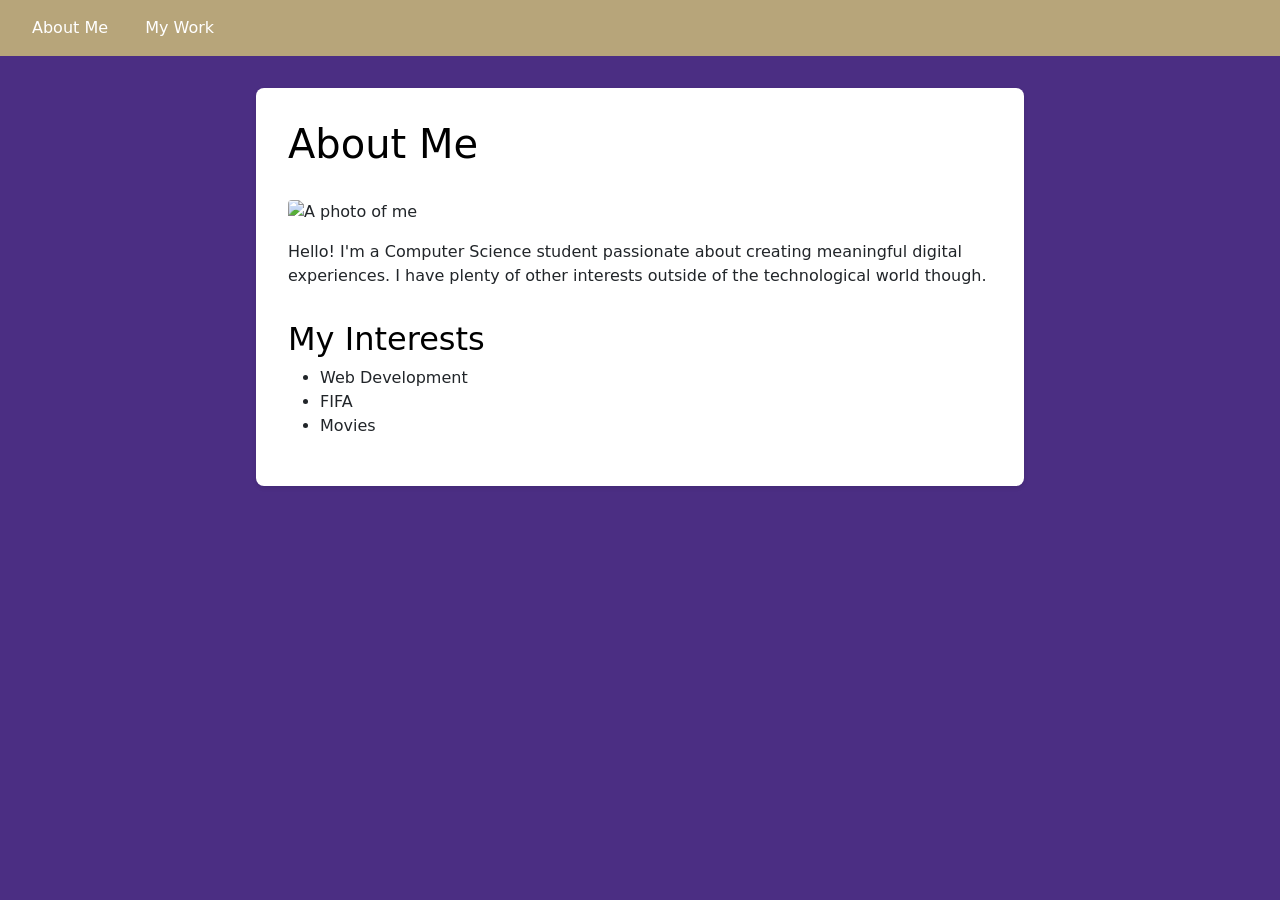
==== index.html @ 6ca80ae0 "Add files via upload" ====
<!DOCTYPE html>
<html lang="en">

<head>
  <meta charset="UTF-8">
  <meta name="viewport" content="width=device-width, initial-scale=1.0">
  <title>My Website</title>
  <link href="https://cdn.jsdelivr.net/npm/bootstrap@5.3.3/dist/css/bootstrap.min.css" rel="stylesheet"
    integrity="sha384-QWTKZyjpPEjISv5WaRU9OFeRpok6YctnYmDr5pNlyT2bRjXh0JMhjY6hW+ALEwIH" crossorigin="anonymous">
  <link href="styles.css" rel="stylesheet" />
</head>

<body>
  <nav>
    <a href="index.html">About Me</a>
    <a href="my-work.html">My Work</a>
  </nav>

  <div class="content">
    <section>
      <h1>About Me</h1>
      <img src="images/my-photo.jpg" alt="A photo of me">
      <p>Hello! I'm a Computer Science student passionate about creating meaningful digital experiences. I have
        plenty of other interests outside of the technological world though.</p>

      <h2>My Interests</h2>
      <ul>
        <li>Web Development</li>
        <li>FIFA</li>
        <li>Movies</li>
      </ul>
    </section>
  </div>
</body>

</html>
---- styles.css ----
body {
  margin: 0;
  font-family: 'Segoe UI', system-ui, -apple-system, sans-serif;
  background-color: #4B2E83;
}

nav {
  background-color: #B7A57A;
  padding: 1rem;
  margin-bottom: 2rem;
}

nav a {
  color: white;
  text-decoration: none;
  margin: 0 1rem;
}

.content {
  max-width: 800px;
  margin: 0 auto;
  padding: 0 1rem;
}

section {
  background: #FFFFFF;
  padding: 2rem;
  border-radius: 8px;
  box-shadow: 0 2px 4px rgba(0, 0, 0, 0.1);
}

h1 {
  color: #000000;
  margin-bottom: 1rem;
}

h2 {
  color: #000000;
  margin-top: 2rem;
}

img {
  max-width: 300px;
  height: auto;
  border-radius: 4px;
  margin: 1rem 0;
}

table {
  width: 100%;
  border-collapse: collapse;
  margin: 1rem 0;
}

th,
td {
  padding: 0.75rem;
  border: 1px solid #ddd;
  text-align: left;
}

th {
  background-color: #FFFFFF;
}
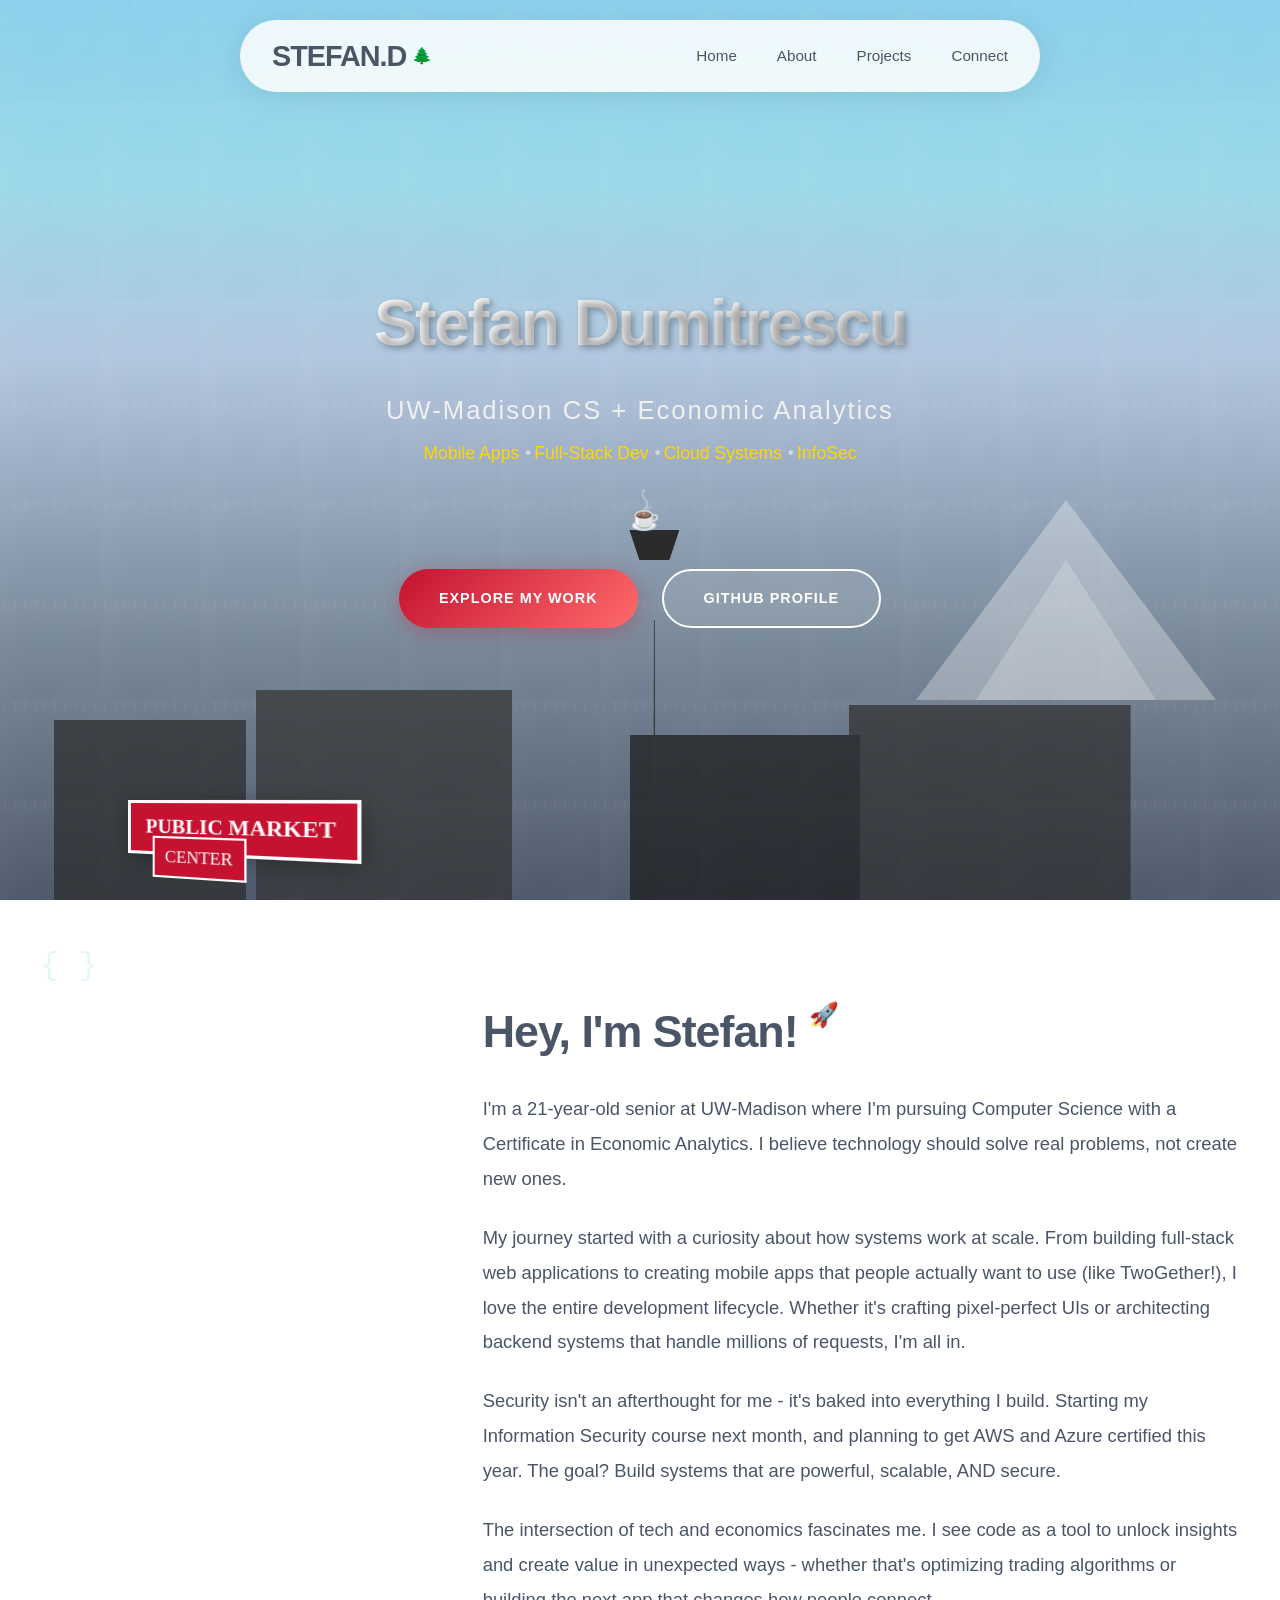
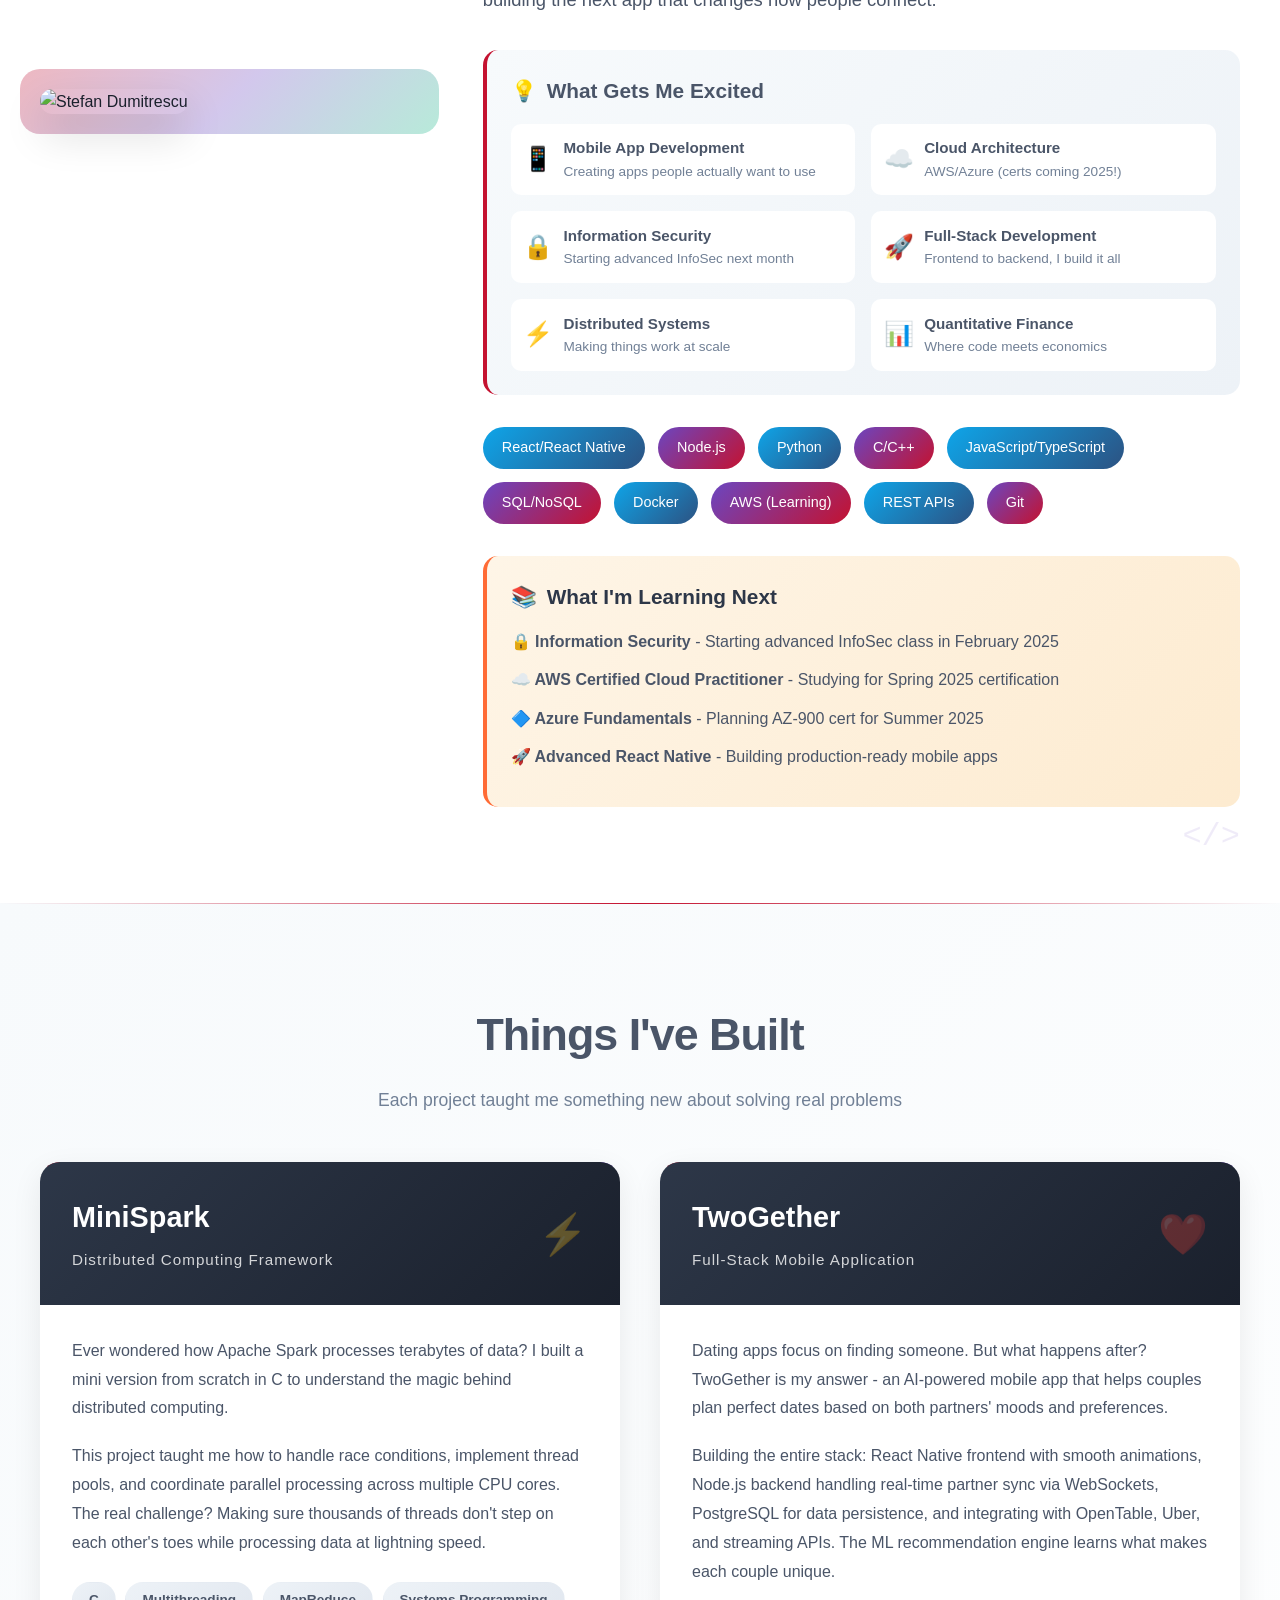
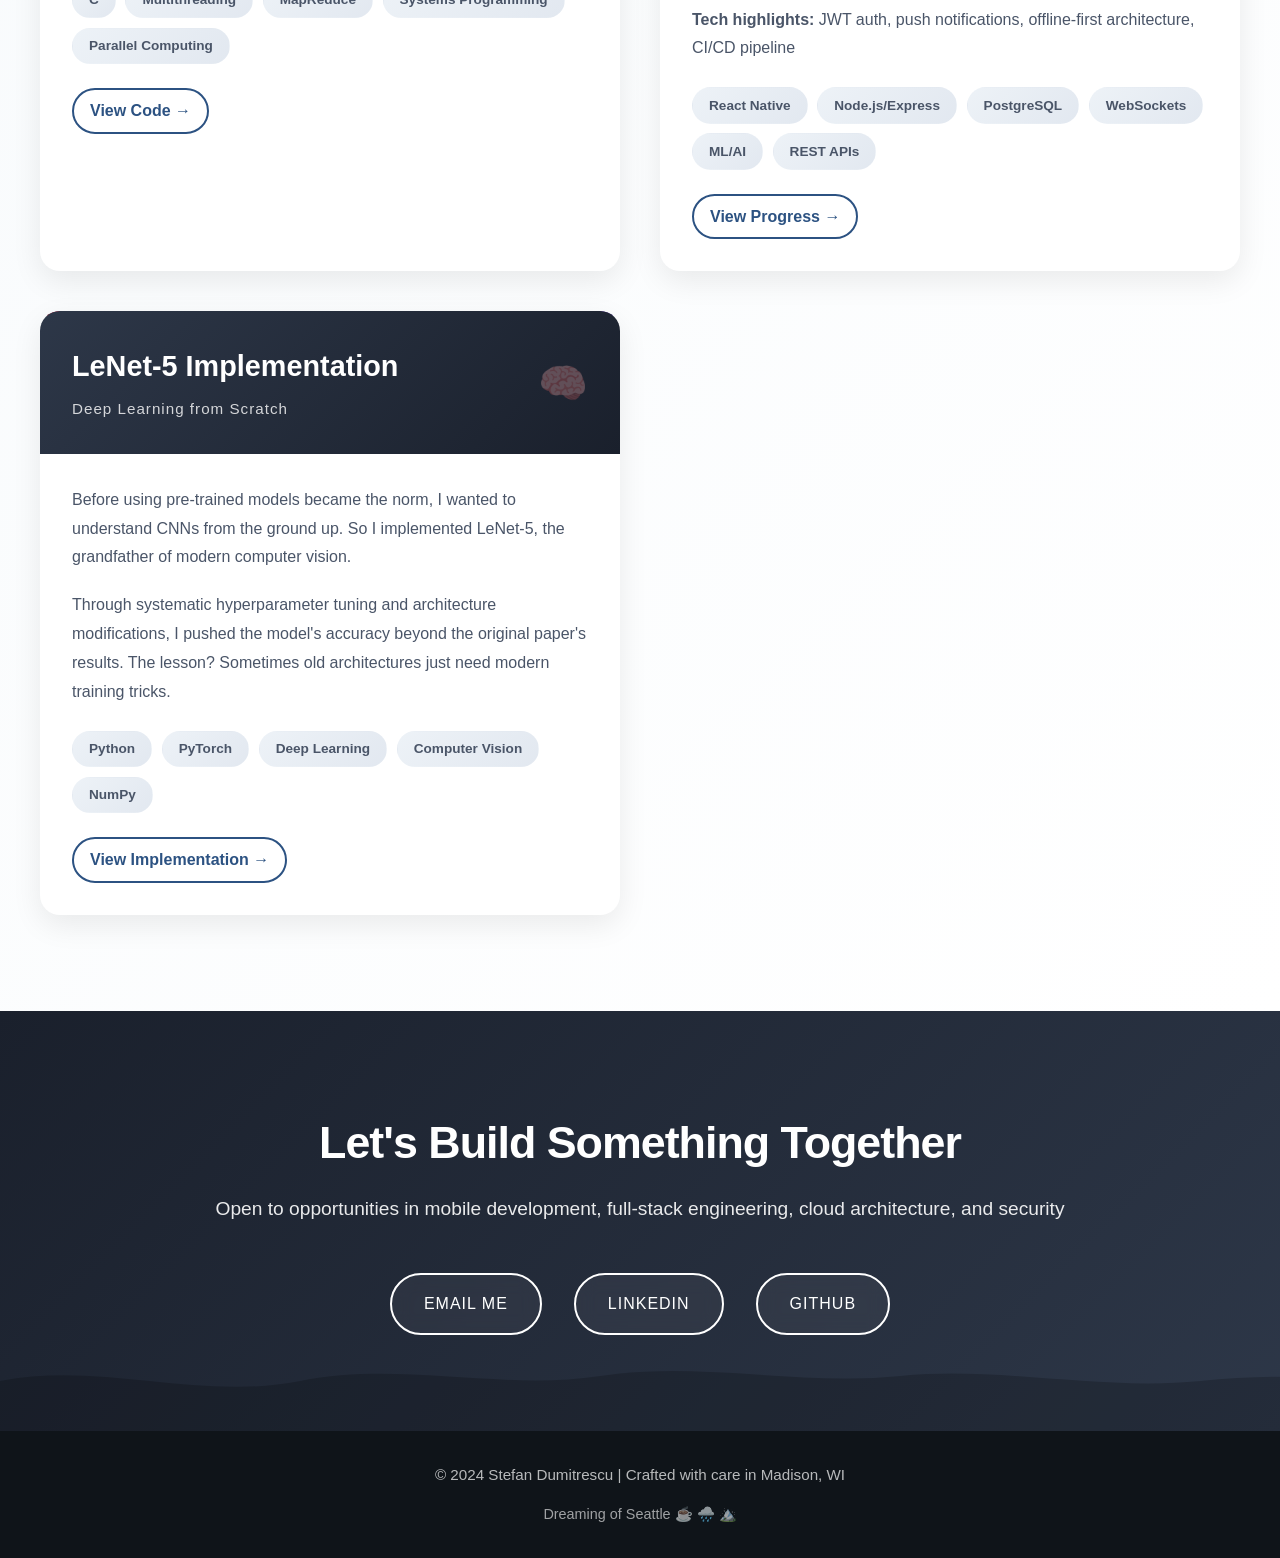
==== commit 2361ced5: "Enhanced" ====
--- a/index.html
+++ b/index.html
@@ -4,33 +4,411 @@
 <head>
   <meta charset="UTF-8">
   <meta name="viewport" content="width=device-width, initial-scale=1.0">
-  <title>My Website</title>
-  <link href="https://cdn.jsdelivr.net/npm/bootstrap@5.3.3/dist/css/bootstrap.min.css" rel="stylesheet"
-    integrity="sha384-QWTKZyjpPEjISv5WaRU9OFeRpok6YctnYmDr5pNlyT2bRjXh0JMhjY6hW+ALEwIH" crossorigin="anonymous">
-  <link href="styles.css" rel="stylesheet" />
+  <title>Stefan Dumitrescu | Software Engineer | Seattle Tech Scene</title>
+  <meta name="description"
+    content="Stefan Dumitrescu - UW-Madison CS student passionate about distributed systems, cloud computing, cybersecurity, and the intersection of technology and economics">
+  <meta name="keywords"
+    content="Stefan Dumitrescu, Software Engineer, UW-Madison, Computer Science, Economic Analytics, Cloud Computing, Cybersecurity, Seattle">
+  <meta name="author" content="Stefan Dumitrescu">
+
+  <!-- Open Graph for social media -->
+  <meta property="og:title" content="Stefan Dumitrescu - Software Engineer">
+  <meta property="og:description" content="Building the future at the intersection of tech and economics">
+  <meta property="og:image" content="my-photo.jpg">
+  <meta property="og:url" content="https://stefandumitresc.github.io">
+
+  <!-- Link to CSS -->
+  <link rel="stylesheet" href="styles.css">
 </head>
 
 <body>
-  <nav>
-    <a href="index.html">About Me</a>
-    <a href="my-work.html">My Work</a>
+  <!-- Floating Navigation Bar -->
+  <nav id="navbar">
+    <div class="nav-container">
+      <a href="#home" class="nav-logo">STEFAN.D</a>
+      <ul class="nav-links">
+        <li><a href="#home">Home</a></li>
+        <li><a href="#about">About</a></li>
+        <li><a href="#projects">Projects</a></li>
+        <li><a href="#contact">Connect</a></li>
+      </ul>
+    </div>
   </nav>
 
-  <div class="content">
-    <section>
-      <h1>About Me</h1>
-      <img src="images/my-photo.jpg" alt="A photo of me">
-      <p>Hello! I'm a Computer Science student passionate about creating meaningful digital experiences. I have
-        plenty of other interests outside of the technological world though.</p>
-
-      <h2>My Interests</h2>
-      <ul>
-        <li>Web Development</li>
-        <li>FIFA</li>
-        <li>Movies</li>
-      </ul>
-    </section>
-  </div>
+  <!-- Hero Section with Full Seattle Experience -->
+  <section id="home" class="hero">
+    <!-- Weather Effects -->
+    <div class="morning-mist"></div>
+    <div class="rain-effect"></div>
+
+    <!-- Seattle Landmarks -->
+    <div class="seattle-skyline">
+      <div class="mount-rainier"></div>
+      <div class="space-needle"></div>
+      <div class="pike-place-sign"></div>
+      <div class="city-buildings"></div>
+    </div>
+
+    <!-- Hero Content -->
+    <div class="hero-content">
+      <h1>Stefan Dumitrescu</h1>
+      <p class="tagline">UW-Madison CS + Economic Analytics</p>
+      <div class="subtag">
+        <span>Mobile Apps</span>
+        <span>Full-Stack Dev</span>
+        <span>Cloud Systems</span>
+        <span>InfoSec</span>
+      </div>
+      <div class="coffee-cup"></div>
+      <div class="hero-buttons">
+        <a href="#projects" class="btn btn-primary">
+          Explore My Work
+        </a>
+        <a href="https://github.com/stefandumitresc" target="_blank" class="btn btn-secondary">
+          GitHub Profile
+        </a>
+      </div>
+    </div>
+  </section>
+
+  <!-- About Section - More Personal & Authentic -->
+  <section id="about" class="about">
+    <div class="container">
+      <div class="about-content">
+        <div class="profile-wrapper">
+          <img src="my-photo.jpg" alt="Stefan Dumitrescu" class="profile-img">
+        </div>
+        <div class="about-text">
+          <h2>Hey, I'm Stefan!</h2>
+          <p>
+            I'm a 21-year-old senior at UW-Madison where I'm pursuing Computer Science with a Certificate in Economic
+            Analytics.
+            I believe technology should solve real problems, not create new ones.
+          </p>
+          <p>
+            My journey started with a curiosity about how systems work at scale. From building full-stack web
+            applications to
+            creating mobile apps that people actually want to use (like TwoGether!), I love the entire development
+            lifecycle.
+            Whether it's crafting pixel-perfect UIs or architecting backend systems that handle millions of requests,
+            I'm all in.
+          </p>
+          <p>
+            Security isn't an afterthought for me - it's baked into everything I build. Starting my Information Security
+            course
+            next month, and planning to get AWS and Azure certified this year. The goal? Build systems that are
+            powerful,
+            scalable, AND secure.
+          </p>
+          <p>
+            The intersection of tech and economics fascinates me. I see code as a tool to unlock insights and create
+            value
+            in unexpected ways - whether that's optimizing trading algorithms or building the next app that changes how
+            people connect.
+          </p>
+
+          <!-- Interest Areas -->
+          <div class="interest-areas">
+            <h3>What Gets Me Excited</h3>
+            <div class="interest-grid">
+              <div class="interest-item">
+                <span class="interest-icon">📱</span>
+                <div class="interest-text">
+                  <span class="interest-title">Mobile App Development</span>
+                  <span class="interest-desc">Creating apps people actually want to use</span>
+                </div>
+              </div>
+              <div class="interest-item">
+                <span class="interest-icon">☁️</span>
+                <div class="interest-text">
+                  <span class="interest-title">Cloud Architecture</span>
+                  <span class="interest-desc">AWS/Azure (certs coming 2025!)</span>
+                </div>
+              </div>
+              <div class="interest-item">
+                <span class="interest-icon">🔒</span>
+                <div class="interest-text">
+                  <span class="interest-title">Information Security</span>
+                  <span class="interest-desc">Starting advanced InfoSec next month</span>
+                </div>
+              </div>
+              <div class="interest-item">
+                <span class="interest-icon">🚀</span>
+                <div class="interest-text">
+                  <span class="interest-title">Full-Stack Development</span>
+                  <span class="interest-desc">Frontend to backend, I build it all</span>
+                </div>
+              </div>
+              <div class="interest-item">
+                <span class="interest-icon">⚡</span>
+                <div class="interest-text">
+                  <span class="interest-title">Distributed Systems</span>
+                  <span class="interest-desc">Making things work at scale</span>
+                </div>
+              </div>
+              <div class="interest-item">
+                <span class="interest-icon">📊</span>
+                <div class="interest-text">
+                  <span class="interest-title">Quantitative Finance</span>
+                  <span class="interest-desc">Where code meets economics</span>
+                </div>
+              </div>
+            </div>
+          </div>
+
+          <!-- Technical Skills -->
+          <div class="skills">
+            <span class="skill-tag">React/React Native</span>
+            <span class="skill-tag">Node.js</span>
+            <span class="skill-tag">Python</span>
+            <span class="skill-tag">C/C++</span>
+            <span class="skill-tag">JavaScript/TypeScript</span>
+            <span class="skill-tag">SQL/NoSQL</span>
+            <span class="skill-tag">Docker</span>
+            <span class="skill-tag">AWS (Learning)</span>
+            <span class="skill-tag">REST APIs</span>
+            <span class="skill-tag">Git</span>
+          </div>
+
+          <!-- Currently Learning Section -->
+          <div class="learning-section"
+            style="margin-top: 2rem; padding: 1.5rem; background: linear-gradient(135deg, #fef5e7, #fdebd0); border-radius: 15px; border-left: 4px solid #ff6b35;">
+            <h3
+              style="color: #2d3748; font-size: 1.3rem; margin-bottom: 1rem; display: flex; align-items: center; gap: 10px;">
+              <span>📚</span> What I'm Learning Next
+            </h3>
+            <ul style="list-style: none; padding: 0;">
+              <li style="margin-bottom: 0.8rem; color: #4a5568;">
+                <strong>🔒 Information Security</strong> - Starting advanced InfoSec class in February 2025
+              </li>
+              <li style="margin-bottom: 0.8rem; color: #4a5568;">
+                <strong>☁️ AWS Certified Cloud Practitioner</strong> - Studying for Spring 2025 certification
+              </li>
+              <li style="margin-bottom: 0.8rem; color: #4a5568;">
+                <strong>🔷 Azure Fundamentals</strong> - Planning AZ-900 cert for Summer 2025
+              </li>
+              <li style="margin-bottom: 0.8rem; color: #4a5568;">
+                <strong>🚀 Advanced React Native</strong> - Building production-ready mobile apps
+              </li>
+            </ul>
+          </div>
+        </div>
+      </div>
+    </div>
+  </section>
+
+  <!-- Projects Section - Real Work, Real Impact -->
+  <section id="projects" class="projects">
+    <div class="container">
+      <h2>Things I've Built</h2>
+      <p class="projects-subtitle">Each project taught me something new about solving real problems</p>
+
+      <div class="project-grid">
+        <!-- MiniSpark Project -->
+        <div class="project-card">
+          <div class="project-header">
+            <h3>MiniSpark</h3>
+            <p class="project-type">Distributed Computing Framework</p>
+            <span class="project-emoji">⚡</span>
+          </div>
+          <div class="project-body">
+            <p>
+              Ever wondered how Apache Spark processes terabytes of data? I built a mini version from scratch in C to
+              understand
+              the magic behind distributed computing.
+            </p>
+            <p>
+              This project taught me how to handle race conditions, implement thread pools, and coordinate parallel
+              processing
+              across multiple CPU cores. The real challenge? Making sure thousands of threads don't step on each other's
+              toes
+              while processing data at lightning speed.
+            </p>
+            <div class="tech-stack">
+              <span class="tech">C</span>
+              <span class="tech">Multithreading</span>
+              <span class="tech">MapReduce</span>
+              <span class="tech">Systems Programming</span>
+              <span class="tech">Parallel Computing</span>
+            </div>
+            <div class="project-links">
+              <a href="https://github.com/stefandumitresc/minispark" target="_blank" class="project-link">
+                View Code →
+              </a>
+            </div>
+          </div>
+        </div>
+
+        <!-- TwoGether Project -->
+        <div class="project-card">
+          <div class="project-header">
+            <h3>TwoGether</h3>
+            <p class="project-type">Full-Stack Mobile Application</p>
+            <span class="project-emoji">❤️</span>
+          </div>
+          <div class="project-body">
+            <p>
+              Dating apps focus on finding someone. But what happens after? TwoGether is my answer - an AI-powered
+              mobile app that
+              helps couples plan perfect dates based on both partners' moods and preferences.
+            </p>
+            <p>
+              Building the entire stack: React Native frontend with smooth animations, Node.js backend handling
+              real-time
+              partner sync via WebSockets, PostgreSQL for data persistence, and integrating with OpenTable, Uber, and
+              streaming APIs. The ML recommendation engine learns what makes each couple unique.
+            </p>
+            <p><strong>Tech highlights:</strong> JWT auth, push notifications, offline-first architecture, CI/CD
+              pipeline</p>
+            <div class="tech-stack">
+              <span class="tech">React Native</span>
+              <span class="tech">Node.js/Express</span>
+              <span class="tech">PostgreSQL</span>
+              <span class="tech">WebSockets</span>
+              <span class="tech">ML/AI</span>
+              <span class="tech">REST APIs</span>
+            </div>
+            <div class="project-links">
+              <a href="https://github.com/stefandumitresc/twogether" target="_blank" class="project-link">
+                View Progress →
+              </a>
+            </div>
+          </div>
+        </div>
+
+        <!-- LeNet Project -->
+        <div class="project-card">
+          <div class="project-header">
+            <h3>LeNet-5 Implementation</h3>
+            <p class="project-type">Deep Learning from Scratch</p>
+            <span class="project-emoji">🧠</span>
+          </div>
+          <div class="project-body">
+            <p>
+              Before using pre-trained models became the norm, I wanted to understand CNNs from the ground up.
+              So I implemented LeNet-5, the grandfather of modern computer vision.
+            </p>
+            <p>
+              Through systematic hyperparameter tuning and architecture modifications, I pushed the model's accuracy
+              beyond the original paper's results. The lesson? Sometimes old architectures just need modern training
+              tricks.
+            </p>
+            <div class="tech-stack">
+              <span class="tech">Python</span>
+              <span class="tech">PyTorch</span>
+              <span class="tech">Deep Learning</span>
+              <span class="tech">Computer Vision</span>
+              <span class="tech">NumPy</span>
+            </div>
+            <div class="project-links">
+              <a href="https://github.com/stefandumitresc/lenet5" target="_blank" class="project-link">
+                View Implementation →
+              </a>
+            </div>
+          </div>
+        </div>
+      </div>
+    </div>
+  </section>
+
+  <!-- Contact Section -->
+  <section id="contact" class="contact">
+    <div class="container">
+      <h2>Let's Build Something Together</h2>
+      <p>Open to opportunities in mobile development, full-stack engineering, cloud architecture, and security</p>
+      <div class="contact-links">
+        <a href="mailto:stefdumi10@gmail.com" class="contact-link">
+          Email Me
+        </a>
+        <a href="https://www.linkedin.com/in/stefan-dumitrescu-667834290/" target="_blank" class="contact-link">
+          LinkedIn
+        </a>
+        <a href="https://github.com/stefandumitresc" target="_blank" class="contact-link">
+          GitHub
+        </a>
+      </div>
+    </div>
+  </section>
+
+  <!-- Footer -->
+  <footer>
+    <p>&copy; 2024 Stefan Dumitrescu | Crafted with care in Madison, WI</p>
+    <p class="seattle-love">Dreaming of Seattle ☕ 🌧️ 🏔️</p>
+  </footer>
+
+  <!-- JavaScript -->
+  <script>
+    // Navbar scroll effect
+    window.addEventListener('scroll', function () {
+      const navbar = document.getElementById('navbar');
+      if (window.scrollY > 50) {
+        navbar.classList.add('scrolled');
+      } else {
+        navbar.classList.remove('scrolled');
+      }
+    });
+
+    // Smooth scrolling
+    document.querySelectorAll('a[href^="#"]').forEach(anchor => {
+      anchor.addEventListener('click', function (e) {
+        e.preventDefault();
+        const target = document.querySelector(this.getAttribute('href'));
+        if (target) {
+          target.scrollIntoView({
+            behavior: 'smooth',
+            block: 'start'
+          });
+        }
+      });
+    });
+
+    // Intersection Observer for animations
+    const observerOptions = {
+      threshold: 0.1,
+      rootMargin: '0px 0px -50px 0px'
+    };
+
+    const observer = new IntersectionObserver((entries) => {
+      entries.forEach(entry => {
+        if (entry.isIntersecting) {
+          entry.target.classList.add('fade-in');
+        }
+      });
+    }, observerOptions);
+
+    // Observe elements
+    document.querySelectorAll('.project-card, .interest-item, .skill-tag').forEach(el => {
+      observer.observe(el);
+    });
+
+    // Fun console messages
+    const styles = [
+      'color: #c41230',
+      'font-size: 20px',
+      'font-weight: bold',
+      'text-shadow: 2px 2px 4px rgba(0,0,0,0.2)'
+    ].join(';');
+
+    console.log('%c🚀 Welcome to my portfolio!', styles);
+    console.log('%cBuilt with vanilla JS, no frameworks needed for this one!', 'color: #2c5282; font-size: 14px;');
+    console.log('%cFind something interesting? Let\'s chat: stefdumi10@gmail.com', 'color: #10b981; font-size: 12px;');
+
+    // Easter egg
+    let konamiCode = ['ArrowUp', 'ArrowUp', 'ArrowDown', 'ArrowDown', 'ArrowLeft', 'ArrowRight', 'ArrowLeft', 'ArrowRight', 'b', 'a'];
+    let konamiIndex = 0;
+
+    document.addEventListener('keydown', (e) => {
+      if (e.key === konamiCode[konamiIndex]) {
+        konamiIndex++;
+        if (konamiIndex === konamiCode.length) {
+          alert('🎮 Achievement Unlocked: Found the Easter Egg! You\'re the kind of person who reads documentation. I like that.');
+          konamiIndex = 0;
+        }
+      } else {
+        konamiIndex = 0;
+      }
+    });
+  </script>
 </body>
 
 </html>
--- a/styles.css
+++ b/styles.css
@@ -1,64 +1,1133 @@
+/* ============================================
+   Stefan's Portfolio - Authentic Seattle Vibes
+   ============================================ */
+
+/* CSS Variables - Seattle Color Palette */
+:root {
+  --space-needle-gray: #4a5568;
+  --pike-place-red: #c41230;
+  --puget-sound: #2c5282;
+  --seattle-fog: #e2e8f0;
+  --coffee-roast: #2d1810;
+  --evergreen: #0f4c2e;
+  --seattle-sunset: #ff6b6b;
+  --rain-mist: #cbd5e0;
+  --tech-purple: #6b46c1;
+  --cyber-green: #10b981;
+  --cloud-blue: #0ea5e9;
+}
+
+/* Reset */
+* {
+  margin: 0;
+  padding: 0;
+  box-sizing: border-box;
+}
+
+html {
+  scroll-behavior: smooth;
+}
+
 body {
-  margin: 0;
-  font-family: 'Segoe UI', system-ui, -apple-system, sans-serif;
-  background-color: #4B2E83;
-}
-
+  font-family: 'SF Pro Display', -apple-system, BlinkMacSystemFont, 'Segoe UI', Roboto, sans-serif;
+  line-height: 1.6;
+  color: #1a202c;
+  overflow-x: hidden;
+  background: #fafafa;
+}
+
+/* ============================================
+   Navigation - Floating Glass Effect
+   ============================================ */
 nav {
-  background-color: #B7A57A;
-  padding: 1rem;
+  position: fixed;
+  top: 20px;
+  left: 50%;
+  transform: translateX(-50%);
+  width: 90%;
+  max-width: 800px;
+  background: rgba(255, 255, 255, 0.85);
+  backdrop-filter: blur(20px);
+  border-radius: 100px;
+  z-index: 1000;
+  padding: 0.8rem 2rem;
+  transition: all 0.4s cubic-bezier(0.4, 0, 0.2, 1);
+  box-shadow: 0 4px 30px rgba(0, 0, 0, 0.08);
+}
+
+nav.scrolled {
+  top: 10px;
+  background: rgba(255, 255, 255, 0.95);
+  box-shadow: 0 8px 40px rgba(0, 0, 0, 0.12);
+}
+
+.nav-container {
+  display: flex;
+  justify-content: space-between;
+  align-items: center;
+}
+
+.nav-logo {
+  color: var(--space-needle-gray);
+  font-size: 1.8rem;
+  font-weight: 900;
+  text-decoration: none;
+  letter-spacing: -1px;
+  position: relative;
+}
+
+.nav-logo::after {
+  content: '🌲';
+  position: absolute;
+  right: -25px;
+  top: 50%;
+  transform: translateY(-50%);
+  font-size: 1rem;
+  animation: sway 3s ease-in-out infinite;
+}
+
+@keyframes sway {
+
+  0%,
+  100% {
+    transform: translateY(-50%) rotate(0deg);
+  }
+
+  50% {
+    transform: translateY(-50%) rotate(5deg);
+  }
+}
+
+.nav-links {
+  display: flex;
+  gap: 2.5rem;
+  list-style: none;
+}
+
+.nav-links a {
+  color: var(--space-needle-gray);
+  text-decoration: none;
+  font-weight: 500;
+  transition: all 0.3s ease;
+  position: relative;
+  font-size: 0.95rem;
+}
+
+.nav-links a::before {
+  content: '';
+  position: absolute;
+  bottom: -8px;
+  left: 0;
+  width: 0;
+  height: 3px;
+  background: linear-gradient(90deg, var(--pike-place-red), var(--seattle-sunset));
+  transition: width 0.3s ease;
+  border-radius: 3px;
+}
+
+.nav-links a:hover::before {
+  width: 100%;
+}
+
+/* ============================================
+   Hero Section - Full Seattle Experience
+   ============================================ */
+.hero {
+  min-height: 100vh;
+  background: linear-gradient(180deg,
+      #87CEEB 0%,
+      #98D8E8 20%,
+      #B0C4DE 40%,
+      #778899 70%,
+      #4a5568 100%);
+  position: relative;
+  display: flex;
+  align-items: center;
+  justify-content: center;
+  overflow: hidden;
+}
+
+/* Morning Mist Effect */
+.morning-mist {
+  position: absolute;
+  width: 100%;
+  height: 100%;
+  opacity: 0.3;
+  background: url("data:image/svg+xml,%3Csvg width='100' height='100' xmlns='http://www.w3.org/2000/svg'%3E%3Cdefs%3E%3Cfilter id='fog'%3E%3CfeTurbulence type='fractalNoise' baseFrequency='0.01' numOctaves='2' /%3E%3CfeColorMatrix values='0 0 0 0 1 0 0 0 0 1 0 0 0 0 1 0 0 0 0.3 0'/%3E%3C/filter%3E%3C/defs%3E%3Crect width='100' height='100' filter='url(%23fog)' /%3E%3C/svg%3E");
+  animation: drift 20s ease-in-out infinite;
+}
+
+@keyframes drift {
+
+  0%,
+  100% {
+    transform: translateX(0) translateY(0);
+  }
+
+  50% {
+    transform: translateX(30px) translateY(-20px);
+  }
+}
+
+/* Seattle Rain */
+.rain-effect {
+  position: absolute;
+  width: 100%;
+  height: 100%;
+  pointer-events: none;
+}
+
+.rain-effect::before {
+  content: '';
+  position: absolute;
+  width: 100%;
+  height: 100%;
+  background-image: url("data:image/svg+xml,%3Csvg xmlns='http://www.w3.org/2000/svg' width='10' height='100'%3E%3Cline x1='5' y1='0' x2='5' y2='10' stroke='rgba(255,255,255,0.2)' stroke-width='1'/%3E%3C/svg%3E");
+  animation: rainfall 0.3s linear infinite;
+  opacity: 0.3;
+}
+
+@keyframes rainfall {
+  to {
+    transform: translateY(100px);
+  }
+}
+
+/* Seattle Skyline - Detailed */
+.seattle-skyline {
+  position: absolute;
+  bottom: 0;
+  left: 0;
+  right: 0;
+  width: 100%;
+  height: 500px;
+}
+
+/* Space Needle */
+.space-needle {
+  position: absolute;
+  bottom: 0;
+  left: 48%;
+  width: 80px;
+  height: 400px;
+  z-index: 5;
+}
+
+.space-needle::before {
+  content: '';
+  position: absolute;
+  bottom: 0;
+  left: 35px;
+  width: 10px;
+  height: 350px;
+  background: linear-gradient(to top, #2a2a2a, #4a4a4a);
+  clip-path: polygon(40% 100%, 60% 100%, 55% 20%, 45% 20%);
+}
+
+.space-needle::after {
+  content: '';
+  position: absolute;
+  bottom: 340px;
+  left: 15px;
+  width: 50px;
+  height: 30px;
+  background: #2a2a2a;
+  clip-path: polygon(20% 100%, 80% 100%, 100% 0%, 0% 0%);
+}
+
+/* Pike Place Market Sign */
+.pike-place-sign {
+  position: absolute;
+  bottom: 100px;
+  left: 10%;
+  z-index: 6;
+  transform: perspective(300px) rotateY(-15deg);
+}
+
+.pike-place-sign::before {
+  content: 'PUBLIC MARKET';
+  position: absolute;
+  font-family: 'Georgia', serif;
+  font-size: 1.2rem;
+  font-weight: bold;
+  color: white;
+  background: var(--pike-place-red);
+  padding: 8px 15px;
+  border: 3px solid white;
+  box-shadow: 0 4px 20px rgba(0, 0, 0, 0.3);
+  white-space: nowrap;
+}
+
+.pike-place-sign::after {
+  content: 'CENTER';
+  position: absolute;
+  top: 35px;
+  left: 25px;
+  font-family: 'Georgia', serif;
+  font-size: 1rem;
+  color: white;
+  background: var(--pike-place-red);
+  padding: 5px 10px;
+  border: 2px solid white;
+}
+
+/* City Buildings */
+.city-buildings {
+  position: absolute;
+  bottom: 0;
+  left: 0;
+  right: 0;
+  width: 100%;
+  height: 300px;
+  background:
+    linear-gradient(to bottom, transparent 40%, #2a2a2a 40%, #2a2a2a 100%),
+    linear-gradient(to bottom, transparent 30%, #333 30%, #333 100%),
+    linear-gradient(to bottom, transparent 45%, #1a1a1a 45%, #1a1a1a 100%),
+    linear-gradient(to bottom, transparent 35%, #2d2d2d 35%, #2d2d2d 100%);
+  background-size:
+    15% 100%,
+    20% 100%,
+    18% 100%,
+    22% 100%;
+  background-position:
+    5% 0,
+    25% 0,
+    60% 0,
+    85% 0;
+  background-repeat: no-repeat;
+  opacity: 0.7;
+}
+
+/* Mount Rainier in Background */
+.mount-rainier {
+  position: absolute;
+  bottom: 200px;
+  right: 5%;
+  width: 0;
+  height: 0;
+  border-left: 150px solid transparent;
+  border-right: 150px solid transparent;
+  border-bottom: 200px solid rgba(255, 255, 255, 0.3);
+  z-index: 1;
+}
+
+.mount-rainier::after {
+  content: '';
+  position: absolute;
+  top: 60px;
+  left: -90px;
+  width: 0;
+  height: 0;
+  border-left: 90px solid transparent;
+  border-right: 90px solid transparent;
+  border-bottom: 140px solid rgba(255, 255, 255, 0.2);
+}
+
+/* Hero Content */
+.hero-content {
+  text-align: center;
+  color: white;
+  z-index: 10;
+  padding: 2rem;
+  animation: dropIn 1s cubic-bezier(0.68, -0.55, 0.265, 1.55);
+}
+
+@keyframes dropIn {
+  from {
+    opacity: 0;
+    transform: translateY(-50px);
+  }
+
+  to {
+    opacity: 1;
+    transform: translateY(0);
+  }
+}
+
+.hero h1 {
+  font-size: 4rem;
+  margin-bottom: 1rem;
+  text-shadow: 3px 3px 6px rgba(0, 0, 0, 0.3);
+  font-weight: 900;
+  letter-spacing: -2px;
+  background: linear-gradient(135deg, #fff, #e0e0e0);
+  -webkit-background-clip: text;
+  -webkit-text-fill-color: transparent;
+  background-clip: text;
+}
+
+.hero .tagline {
+  font-size: 1.6rem;
+  margin-bottom: 0.5rem;
+  color: #f0f0f0;
+  font-weight: 300;
+  letter-spacing: 2px;
+}
+
+.hero .subtag {
+  font-size: 1.1rem;
+  color: #ffd700;
   margin-bottom: 2rem;
-}
-
-nav a {
+  font-weight: 400;
+  display: flex;
+  align-items: center;
+  justify-content: center;
+  gap: 15px;
+}
+
+.hero .subtag span {
+  position: relative;
+}
+
+.hero .subtag span:not(:last-child)::after {
+  content: '•';
+  position: absolute;
+  right: -12px;
+  color: rgba(255, 255, 255, 0.5);
+}
+
+/* Coffee Steam Animation */
+.coffee-cup {
+  display: inline-block;
+  margin-left: 10px;
+  font-size: 1.5rem;
+  position: relative;
+}
+
+.coffee-cup::before {
+  content: '☕';
+  display: inline-block;
+  animation: wiggle 2s ease-in-out infinite;
+}
+
+.coffee-cup::after {
+  content: '';
+  position: absolute;
+  top: -10px;
+  left: 50%;
+  transform: translateX(-50%);
+  width: 20px;
+  height: 20px;
+  background: url("data:image/svg+xml,%3Csvg xmlns='http://www.w3.org/2000/svg' viewBox='0 0 20 20'%3E%3Cpath d='M10 0 Q 5 5 10 10 T 10 20' fill='none' stroke='rgba(255,255,255,0.3)' stroke-width='2'/%3E%3C/svg%3E");
+  animation: steam 2s ease-in-out infinite;
+}
+
+@keyframes wiggle {
+
+  0%,
+  100% {
+    transform: rotate(0deg);
+  }
+
+  25% {
+    transform: rotate(-5deg);
+  }
+
+  75% {
+    transform: rotate(5deg);
+  }
+}
+
+@keyframes steam {
+  0% {
+    opacity: 0;
+    transform: translateX(-50%) translateY(0);
+  }
+
+  50% {
+    opacity: 1;
+  }
+
+  100% {
+    opacity: 0;
+    transform: translateX(-50%) translateY(-20px);
+  }
+}
+
+/* Buttons */
+.hero-buttons {
+  display: flex;
+  gap: 1.5rem;
+  justify-content: center;
+  flex-wrap: wrap;
+  margin-top: 2rem;
+}
+
+.btn {
+  padding: 1rem 2.5rem;
+  text-decoration: none;
+  border-radius: 50px;
+  transition: all 0.3s cubic-bezier(0.4, 0, 0.2, 1);
+  display: inline-flex;
+  align-items: center;
+  gap: 0.5rem;
+  font-weight: 600;
+  text-transform: uppercase;
+  letter-spacing: 1px;
+  font-size: 0.9rem;
+  position: relative;
+  overflow: hidden;
+}
+
+.btn-primary {
+  background: linear-gradient(135deg, var(--pike-place-red), var(--seattle-sunset));
+  color: white;
+  box-shadow: 0 4px 20px rgba(196, 18, 48, 0.3);
+}
+
+.btn-primary:hover {
+  transform: translateY(-3px);
+  box-shadow: 0 8px 30px rgba(196, 18, 48, 0.4);
+}
+
+.btn-primary::before {
+  content: '';
+  position: absolute;
+  top: 50%;
+  left: 50%;
+  width: 0;
+  height: 0;
+  border-radius: 50%;
+  background: rgba(255, 255, 255, 0.3);
+  transform: translate(-50%, -50%);
+  transition: width 0.6s, height 0.6s;
+}
+
+.btn-primary:hover::before {
+  width: 300px;
+  height: 300px;
+}
+
+.btn-secondary {
+  background: rgba(255, 255, 255, 0.1);
+  color: white;
+  border: 2px solid white;
+  backdrop-filter: blur(10px);
+}
+
+.btn-secondary:hover {
+  background: white;
+  color: var(--puget-sound);
+  transform: translateY(-3px);
+  box-shadow: 0 8px 30px rgba(255, 255, 255, 0.3);
+}
+
+/* ============================================
+   About Section - More Personal
+   ============================================ */
+.about {
+  padding: 6rem 2rem;
+  background: white;
+  position: relative;
+}
+
+.about::before {
+  content: '{ }';
+  position: absolute;
+  top: 40px;
+  left: 40px;
+  font-size: 2rem;
+  color: var(--cyber-green);
+  opacity: 0.1;
+  font-family: 'Courier New', monospace;
+}
+
+.about::after {
+  content: '</>';
+  position: absolute;
+  bottom: 40px;
+  right: 40px;
+  font-size: 2rem;
+  color: var(--tech-purple);
+  opacity: 0.1;
+  font-family: 'Courier New', monospace;
+}
+
+.container {
+  max-width: 1200px;
+  margin: 0 auto;
+}
+
+.about-content {
+  display: grid;
+  grid-template-columns: 1fr 2fr;
+  gap: 4rem;
+  align-items: center;
+}
+
+.profile-wrapper {
+  position: relative;
+}
+
+.profile-img {
+  width: 100%;
+  max-width: 320px;
+  border-radius: 20px;
+  box-shadow: 0 20px 40px rgba(0, 0, 0, 0.15);
+  transition: all 0.4s ease;
+  position: relative;
+  z-index: 2;
+}
+
+.profile-img:hover {
+  transform: scale(1.05) rotate(2deg);
+  box-shadow: 0 25px 50px rgba(0, 0, 0, 0.2);
+}
+
+/* Decorative elements around photo */
+.profile-wrapper::before {
+  content: '';
+  position: absolute;
+  top: -20px;
+  left: -20px;
+  right: -20px;
+  bottom: -20px;
+  background: linear-gradient(135deg, var(--pike-place-red), var(--tech-purple), var(--cyber-green));
+  border-radius: 20px;
+  z-index: 1;
+  opacity: 0.3;
+  animation: gradient-shift 5s ease-in-out infinite;
+}
+
+@keyframes gradient-shift {
+
+  0%,
+  100% {
+    transform: rotate(0deg);
+  }
+
+  50% {
+    transform: rotate(3deg);
+  }
+}
+
+.about-text h2 {
+  color: var(--space-needle-gray);
+  font-size: 2.8rem;
+  margin-bottom: 1.5rem;
+  font-weight: 900;
+  letter-spacing: -1px;
+  position: relative;
+  display: inline-block;
+}
+
+.about-text h2::after {
+  content: '🚀';
+  position: absolute;
+  right: -40px;
+  top: 0;
+  font-size: 1.5rem;
+  animation: rocket 3s ease-in-out infinite;
+}
+
+@keyframes rocket {
+
+  0%,
+  100% {
+    transform: translateY(0) rotate(0deg);
+  }
+
+  50% {
+    transform: translateY(-10px) rotate(10deg);
+  }
+}
+
+.about-text p {
+  font-size: 1.15rem;
+  margin-bottom: 1.5rem;
+  color: #4a5568;
+  line-height: 1.9;
+}
+
+/* Interest Areas - New Design */
+.interest-areas {
+  margin-top: 2rem;
+  padding: 1.5rem;
+  background: linear-gradient(135deg, #f7fafc, #edf2f7);
+  border-radius: 15px;
+  border-left: 4px solid var(--pike-place-red);
+}
+
+.interest-areas h3 {
+  color: var(--space-needle-gray);
+  font-size: 1.3rem;
+  margin-bottom: 1rem;
+  display: flex;
+  align-items: center;
+  gap: 10px;
+}
+
+.interest-areas h3::before {
+  content: '💡';
+}
+
+.interest-grid {
+  display: grid;
+  grid-template-columns: repeat(2, 1fr);
+  gap: 1rem;
+  margin-top: 1rem;
+}
+
+.interest-item {
+  display: flex;
+  align-items: center;
+  gap: 10px;
+  padding: 0.8rem;
+  background: white;
+  border-radius: 10px;
+  transition: all 0.3s ease;
+  cursor: default;
+}
+
+.interest-item:hover {
+  transform: translateX(5px);
+  box-shadow: 0 5px 15px rgba(0, 0, 0, 0.1);
+}
+
+.interest-icon {
+  font-size: 1.5rem;
+}
+
+.interest-text {
+  display: flex;
+  flex-direction: column;
+}
+
+.interest-title {
+  font-weight: 600;
+  color: var(--space-needle-gray);
+  font-size: 0.95rem;
+}
+
+.interest-desc {
+  font-size: 0.85rem;
+  color: #718096;
+}
+
+/* Skills - Redesigned */
+.skills {
+  display: flex;
+  flex-wrap: wrap;
+  gap: 0.8rem;
+  margin-top: 2rem;
+}
+
+.skill-tag {
+  padding: 0.6rem 1.2rem;
+  border-radius: 25px;
+  font-size: 0.9rem;
+  font-weight: 500;
+  transition: all 0.3s ease;
+  cursor: default;
+  position: relative;
+  overflow: hidden;
+}
+
+.skill-tag:nth-child(odd) {
+  background: linear-gradient(135deg, var(--cloud-blue), var(--puget-sound));
+  color: white;
+}
+
+.skill-tag:nth-child(even) {
+  background: linear-gradient(135deg, var(--tech-purple), var(--pike-place-red));
+  color: white;
+}
+
+.skill-tag:hover {
+  transform: translateY(-3px) scale(1.05);
+  box-shadow: 0 10px 20px rgba(0, 0, 0, 0.2);
+}
+
+/* ============================================
+   Projects Section - Creative Cards
+   ============================================ */
+.projects {
+  padding: 6rem 2rem;
+  background: linear-gradient(135deg, #f7fafc 0%, #ffffff 100%);
+  position: relative;
+}
+
+.projects::before {
+  content: '';
+  position: absolute;
+  top: 0;
+  left: 0;
+  right: 0;
+  height: 1px;
+  background: linear-gradient(90deg, transparent, var(--pike-place-red), transparent);
+}
+
+.projects h2 {
+  text-align: center;
+  color: var(--space-needle-gray);
+  font-size: 2.8rem;
+  margin-bottom: 1rem;
+  font-weight: 900;
+  letter-spacing: -1px;
+}
+
+.projects-subtitle {
+  text-align: center;
+  color: #718096;
+  font-size: 1.1rem;
+  margin-bottom: 3rem;
+}
+
+.project-grid {
+  display: grid;
+  grid-template-columns: repeat(auto-fit, minmax(380px, 1fr));
+  gap: 2.5rem;
+  margin-top: 3rem;
+}
+
+.project-card {
+  background: white;
+  border-radius: 20px;
+  overflow: hidden;
+  box-shadow: 0 10px 30px rgba(0, 0, 0, 0.08);
+  transition: all 0.4s cubic-bezier(0.4, 0, 0.2, 1);
+  position: relative;
+  cursor: default;
+}
+
+.project-card::before {
+  content: '';
+  position: absolute;
+  top: 0;
+  left: 0;
+  right: 0;
+  height: 5px;
+  background: linear-gradient(90deg, var(--pike-place-red), var(--tech-purple), var(--cyber-green));
+  background-size: 200% 100%;
+  animation: gradient-slide 3s ease-in-out infinite;
+}
+
+@keyframes gradient-slide {
+  0% {
+    background-position: 0% 50%;
+  }
+
+  50% {
+    background-position: 100% 50%;
+  }
+
+  100% {
+    background-position: 0% 50%;
+  }
+}
+
+.project-card:hover {
+  transform: translateY(-10px) scale(1.02);
+  box-shadow: 0 20px 50px rgba(0, 0, 0, 0.15);
+}
+
+.project-header {
+  padding: 2rem;
+  background: linear-gradient(135deg, #2d3748, #1a202c);
+  color: white;
+  position: relative;
+}
+
+.project-header h3 {
+  font-size: 1.8rem;
+  margin-bottom: 0.5rem;
+  font-weight: 700;
+}
+
+.project-type {
+  font-size: 0.95rem;
+  opacity: 0.8;
+  font-weight: 300;
+  letter-spacing: 1px;
+}
+
+.project-emoji {
+  position: absolute;
+  right: 2rem;
+  top: 50%;
+  transform: translateY(-50%);
+  font-size: 2.5rem;
+  opacity: 0.3;
+}
+
+.project-body {
+  padding: 2rem;
+}
+
+.project-body p {
+  color: #4a5568;
+  margin-bottom: 1.2rem;
+  line-height: 1.8;
+}
+
+.tech-stack {
+  display: flex;
+  flex-wrap: wrap;
+  gap: 0.6rem;
+  margin: 1.5rem 0;
+}
+
+.tech {
+  background: linear-gradient(135deg, #edf2f7, #e2e8f0);
+  color: var(--space-needle-gray);
+  padding: 0.4rem 1rem;
+  border-radius: 20px;
+  font-size: 0.85rem;
+  font-weight: 600;
+  border: 1px solid transparent;
+  transition: all 0.3s ease;
+}
+
+.tech:hover {
+  border-color: var(--pike-place-red);
+  transform: translateY(-2px);
+}
+
+.project-links {
+  display: flex;
+  gap: 1rem;
+  margin-top: 1.5rem;
+}
+
+.project-link {
+  color: var(--puget-sound);
+  text-decoration: none;
+  font-weight: 600;
+  display: flex;
+  align-items: center;
+  gap: 0.5rem;
+  transition: all 0.3s ease;
+  padding: 0.5rem 1rem;
+  border: 2px solid var(--puget-sound);
+  border-radius: 25px;
+}
+
+.project-link:hover {
+  background: var(--puget-sound);
+  color: white;
+  transform: translateX(5px);
+}
+
+/* ============================================
+   Contact Section - Seattle Vibes
+   ============================================ */
+.contact {
+  padding: 6rem 2rem;
+  background: linear-gradient(135deg, #1a202c, #2d3748);
+  color: white;
+  text-align: center;
+  position: relative;
+  overflow: hidden;
+}
+
+/* Seattle skyline bottom */
+.contact::after {
+  content: '';
+  position: absolute;
+  bottom: 0;
+  left: 0;
+  right: 0;
+  height: 100px;
+  background: url("data:image/svg+xml,%3Csvg xmlns='http://www.w3.org/2000/svg' viewBox='0 0 1440 100'%3E%3Cpath fill='%23000' fill-opacity='0.2' d='M0,50 C100,30 200,70 300,50 C400,30 500,60 600,45 C700,30 800,55 900,45 C1000,35 1100,60 1200,50 C1300,40 1400,50 1440,50 L1440,100 L0,100 Z'%3E%3C/path%3E%3C/svg%3E");
+  background-size: cover;
+}
+
+.contact h2 {
+  font-size: 2.8rem;
+  margin-bottom: 1rem;
+  font-weight: 900;
+  letter-spacing: -1px;
+  position: relative;
+  z-index: 1;
+}
+
+.contact p {
+  font-size: 1.2rem;
+  margin-bottom: 3rem;
+  opacity: 0.9;
+  position: relative;
+  z-index: 1;
+}
+
+.contact-links {
+  display: flex;
+  justify-content: center;
+  gap: 2rem;
+  flex-wrap: wrap;
+  position: relative;
+  z-index: 1;
+}
+
+.contact-link {
   color: white;
   text-decoration: none;
-  margin: 0 1rem;
-}
-
-.content {
-  max-width: 800px;
-  margin: 0 auto;
-  padding: 0 1rem;
-}
-
+  font-size: 1rem;
+  display: flex;
+  align-items: center;
+  gap: 0.8rem;
+  transition: all 0.3s ease;
+  padding: 1rem 2rem;
+  border: 2px solid white;
+  border-radius: 50px;
+  background: rgba(255, 255, 255, 0.05);
+  backdrop-filter: blur(10px);
+  font-weight: 500;
+  text-transform: uppercase;
+  letter-spacing: 1px;
+}
+
+.contact-link:hover {
+  background: white;
+  color: var(--space-needle-gray);
+  transform: translateY(-5px) scale(1.05);
+  box-shadow: 0 10px 30px rgba(255, 255, 255, 0.3);
+}
+
+/* ============================================
+   Footer
+   ============================================ */
+footer {
+  background: #0f1419;
+  color: white;
+  text-align: center;
+  padding: 2rem;
+  position: relative;
+}
+
+footer p {
+  opacity: 0.7;
+  font-size: 0.95rem;
+}
+
+footer .seattle-love {
+  margin-top: 1rem;
+  font-size: 0.9rem;
+  opacity: 0.6;
+}
+
+/* ============================================
+   Mobile Responsive
+   ============================================ */
+@media (max-width: 768px) {
+  nav {
+    width: 95%;
+    padding: 0.8rem 1.5rem;
+  }
+
+  .nav-links {
+    gap: 1.5rem;
+    font-size: 0.9rem;
+  }
+
+  .hero h1 {
+    font-size: 2.8rem;
+  }
+
+  .hero .tagline {
+    font-size: 1.3rem;
+  }
+
+  .hero .subtag {
+    font-size: 1rem;
+    flex-direction: column;
+    gap: 5px;
+  }
+
+  .hero .subtag span::after {
+    display: none;
+  }
+
+  .pike-place-sign {
+    transform: scale(0.8);
+    left: 5%;
+  }
+
+  .space-needle {
+    transform: scale(0.8);
+  }
+
+  .about-content {
+    grid-template-columns: 1fr;
+    text-align: center;
+  }
+
+  .profile-img {
+    margin: 0 auto;
+  }
+
+  .interest-grid {
+    grid-template-columns: 1fr;
+  }
+
+  .project-grid {
+    grid-template-columns: 1fr;
+  }
+
+  .contact-links {
+    flex-direction: column;
+    align-items: center;
+  }
+}
+
+@media (max-width: 480px) {
+  .hero h1 {
+    font-size: 2.2rem;
+  }
+
+  .nav-container {
+    padding: 0 1rem;
+  }
+
+  .nav-logo::after {
+    display: none;
+  }
+
+  .hero-buttons {
+    flex-direction: column;
+    width: 100%;
+    padding: 0 2rem;
+  }
+
+  .btn {
+    width: 100%;
+    justify-content: center;
+  }
+
+  .mount-rainier {
+    display: none;
+  }
+}
+
+/* ============================================
+   Smooth scroll padding for fixed nav
+   ============================================ */
 section {
-  background: #FFFFFF;
-  padding: 2rem;
-  border-radius: 8px;
-  box-shadow: 0 2px 4px rgba(0, 0, 0, 0.1);
-}
-
-h1 {
-  color: #000000;
-  margin-bottom: 1rem;
-}
-
-h2 {
-  color: #000000;
-  margin-top: 2rem;
-}
-
-img {
-  max-width: 300px;
-  height: auto;
-  border-radius: 4px;
-  margin: 1rem 0;
-}
-
-table {
-  width: 100%;
-  border-collapse: collapse;
-  margin: 1rem 0;
-}
-
-th,
-td {
-  padding: 0.75rem;
-  border: 1px solid #ddd;
-  text-align: left;
-}
-
-th {
-  background-color: #FFFFFF;
+  scroll-margin-top: 100px;
+}
+
+/* ============================================
+   Custom Animations
+   ============================================ */
+@keyframes fadeIn {
+  from {
+    opacity: 0;
+  }
+
+  to {
+    opacity: 1;
+  }
+}
+
+.fade-in {
+  animation: fadeIn 0.8s ease-in;
+}
+
+/* Loading state */
+.loading {
+  opacity: 0;
+  transition: opacity 0.3s ease;
+}
+
+.loaded {
+  opacity: 1;
 }
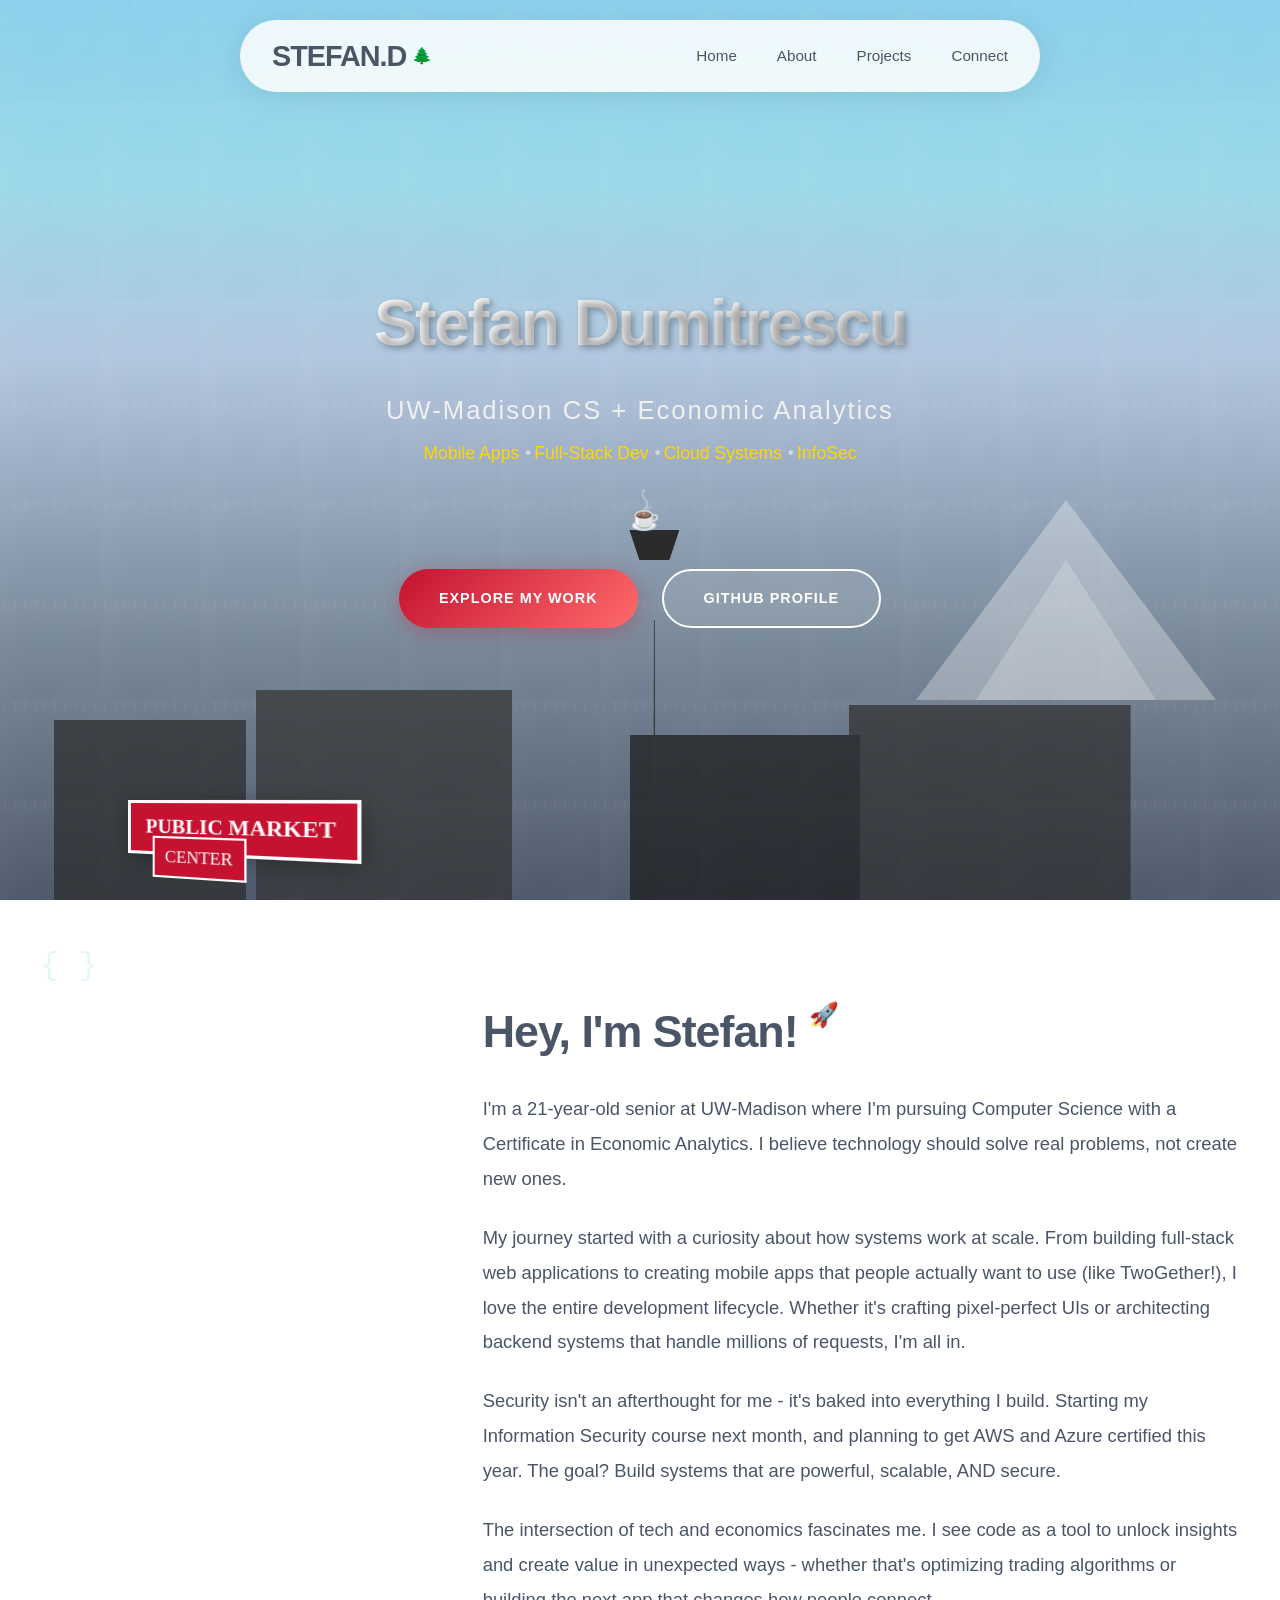
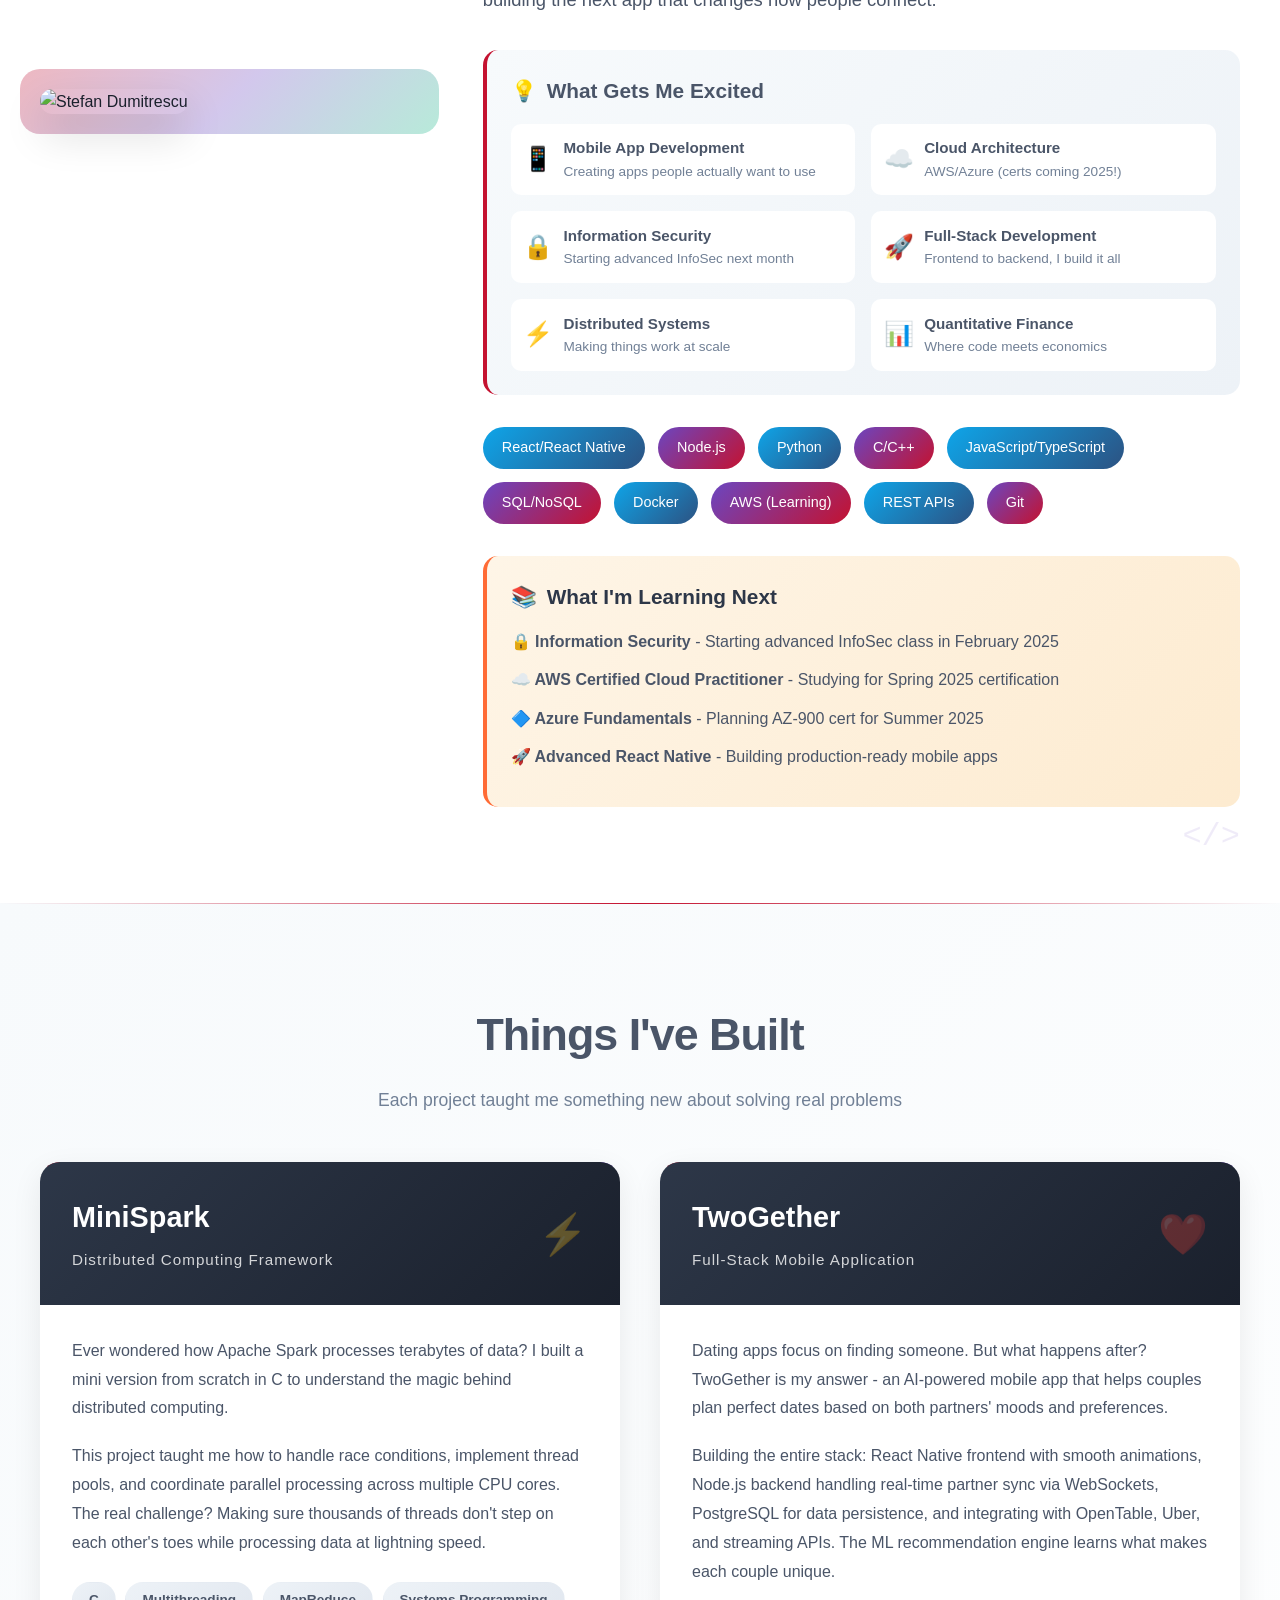
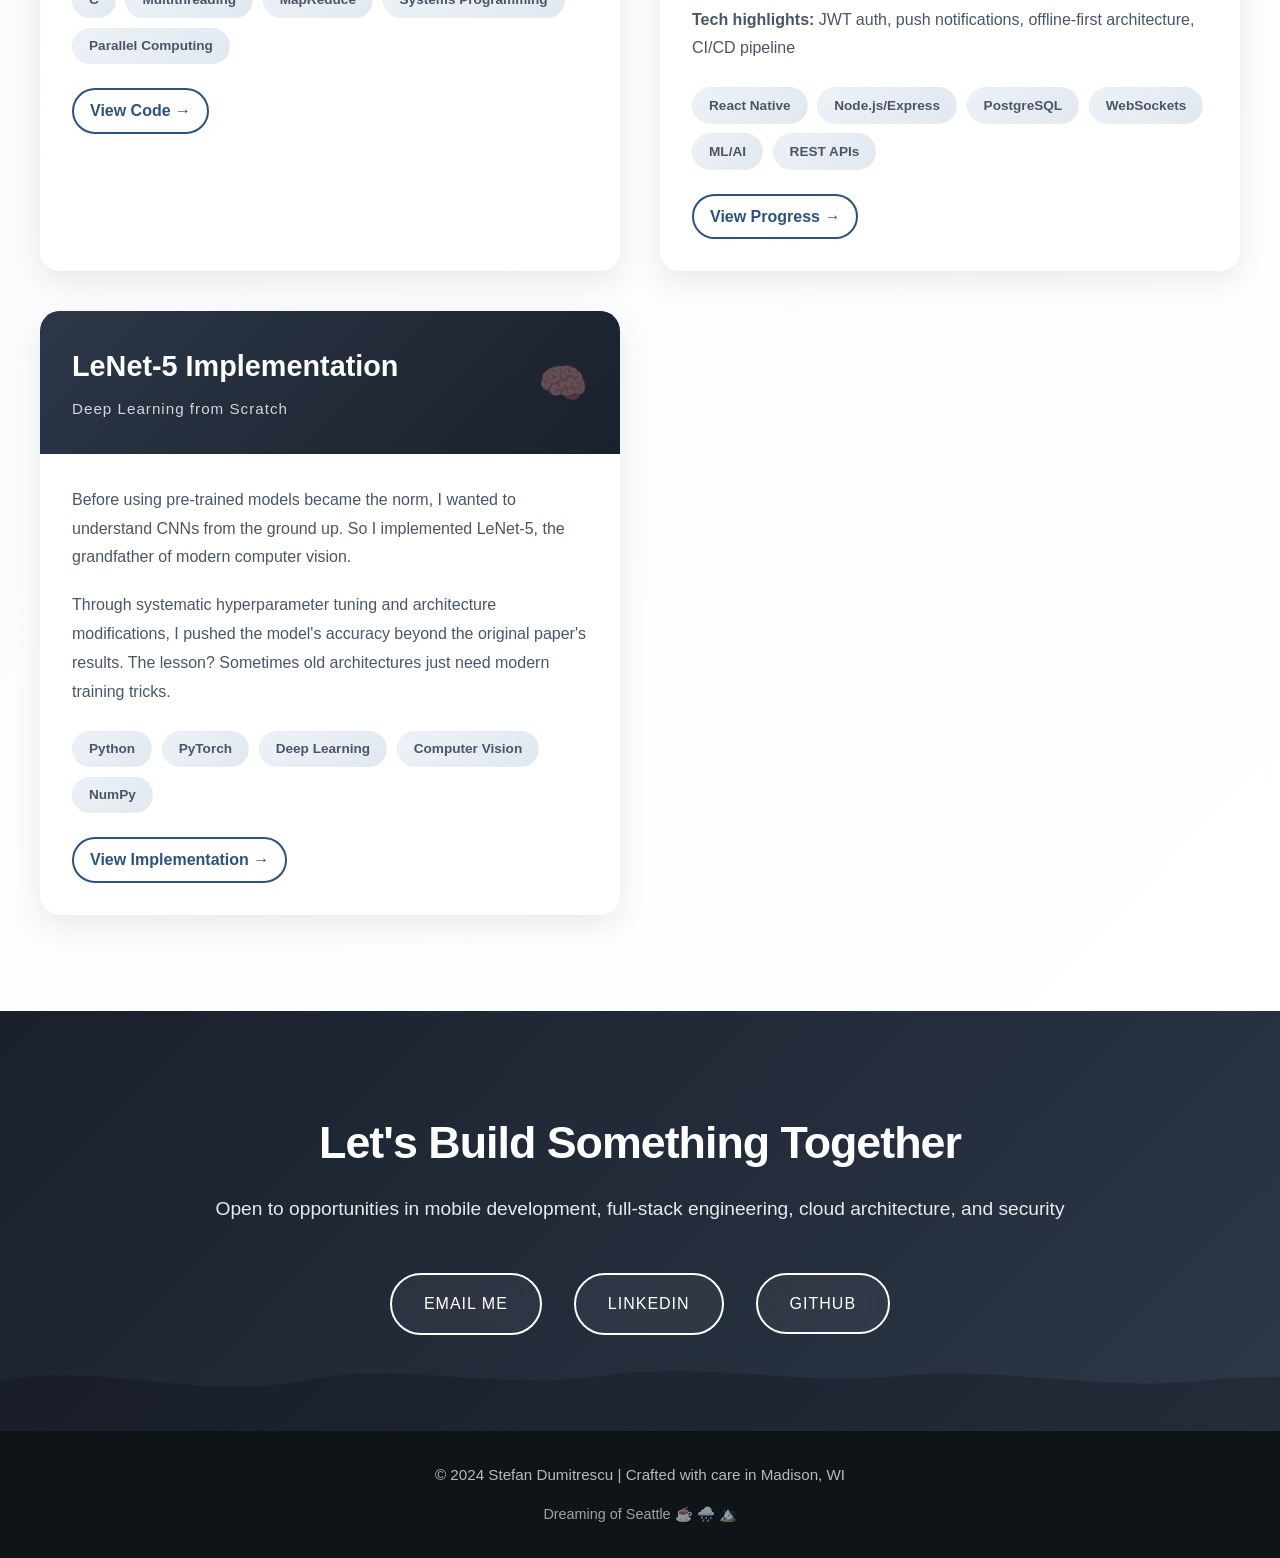
==== commit 7aa39f62: "Enhanced" ====
--- a/index.html
+++ b/index.html
@@ -232,7 +232,7 @@
               <span class="tech">Parallel Computing</span>
             </div>
             <div class="project-links">
-              <a href="https://github.com/stefandumitresc/minispark" target="_blank" class="project-link">
+              <a href="https://github.com/stefandumitresc/P5-MiniSpark" target="_blank" class="project-link">
                 View Code →
               </a>
             </div>
@@ -301,7 +301,7 @@
               <span class="tech">NumPy</span>
             </div>
             <div class="project-links">
-              <a href="https://github.com/stefandumitresc/lenet5" target="_blank" class="project-link">
+              <a href="https://github.com/stefandumitresc/HW7LeNet" target="_blank" class="project-link">
                 View Implementation →
               </a>
             </div>
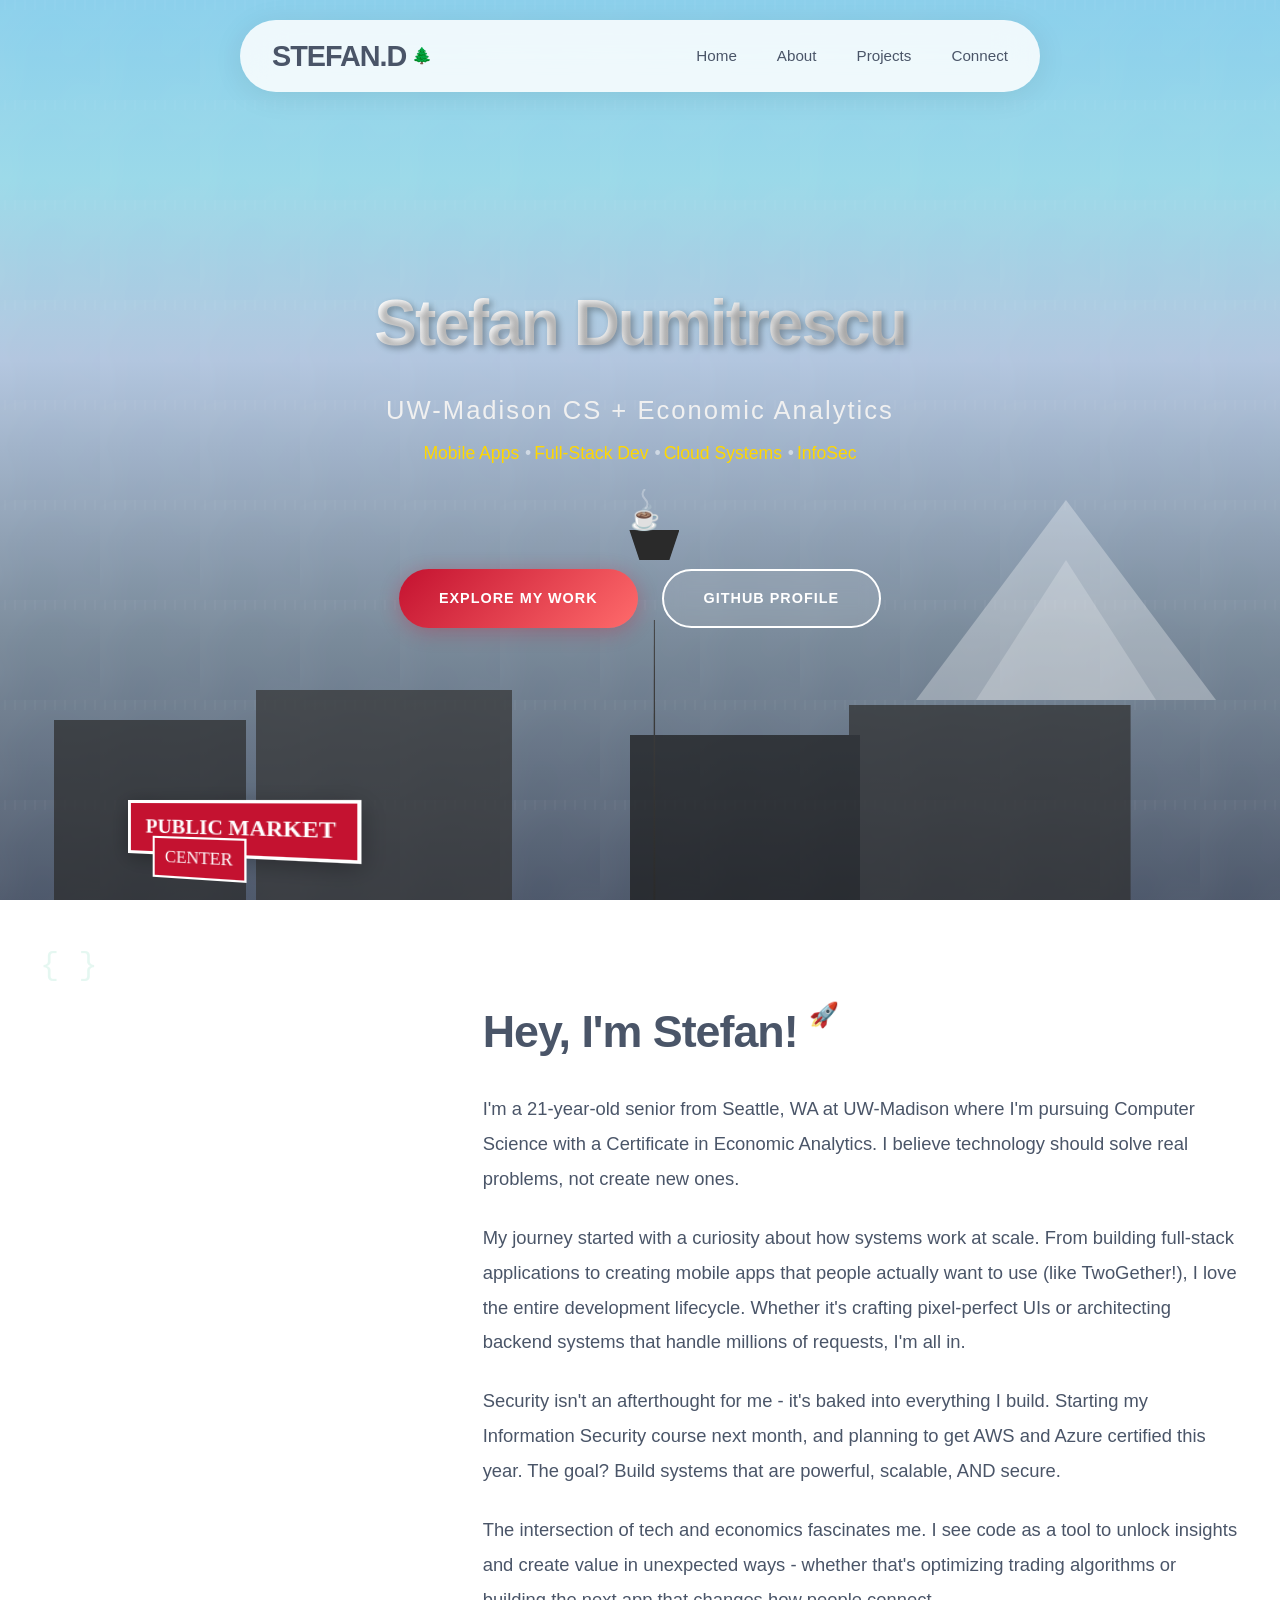
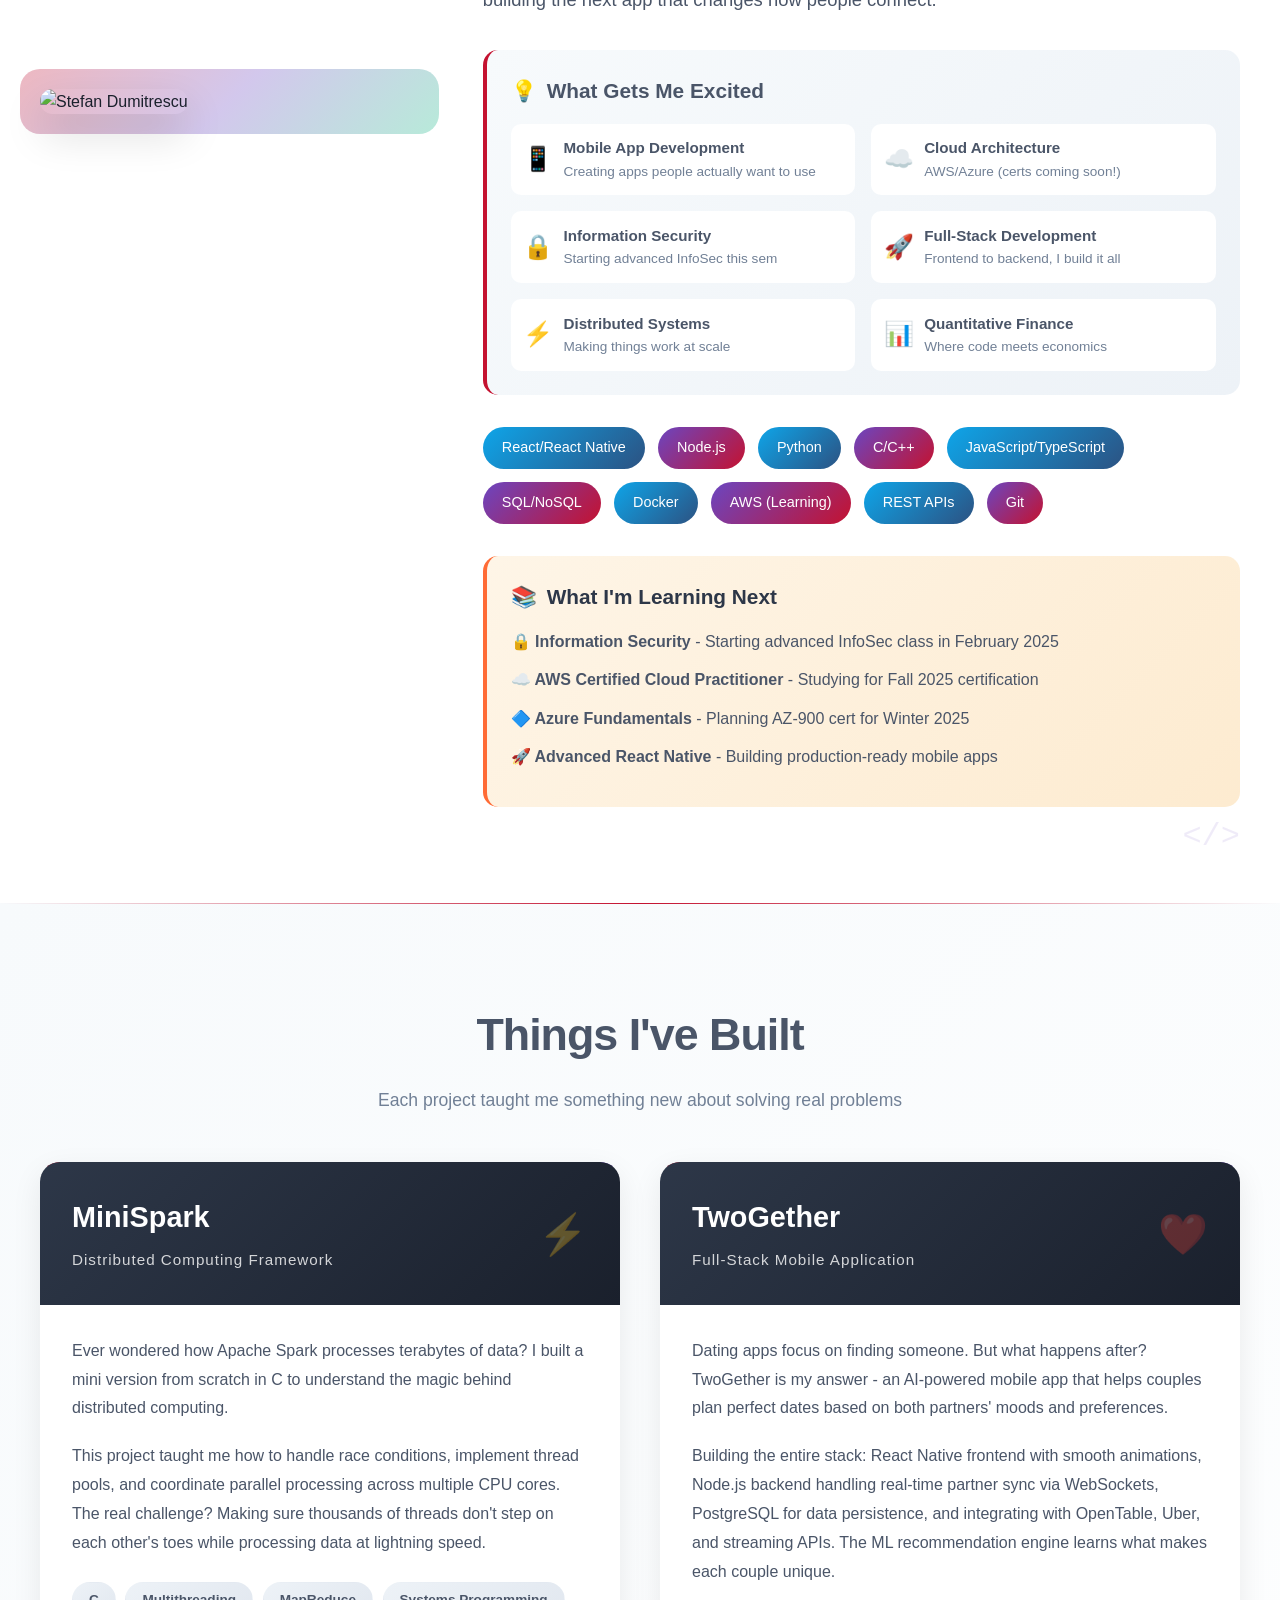
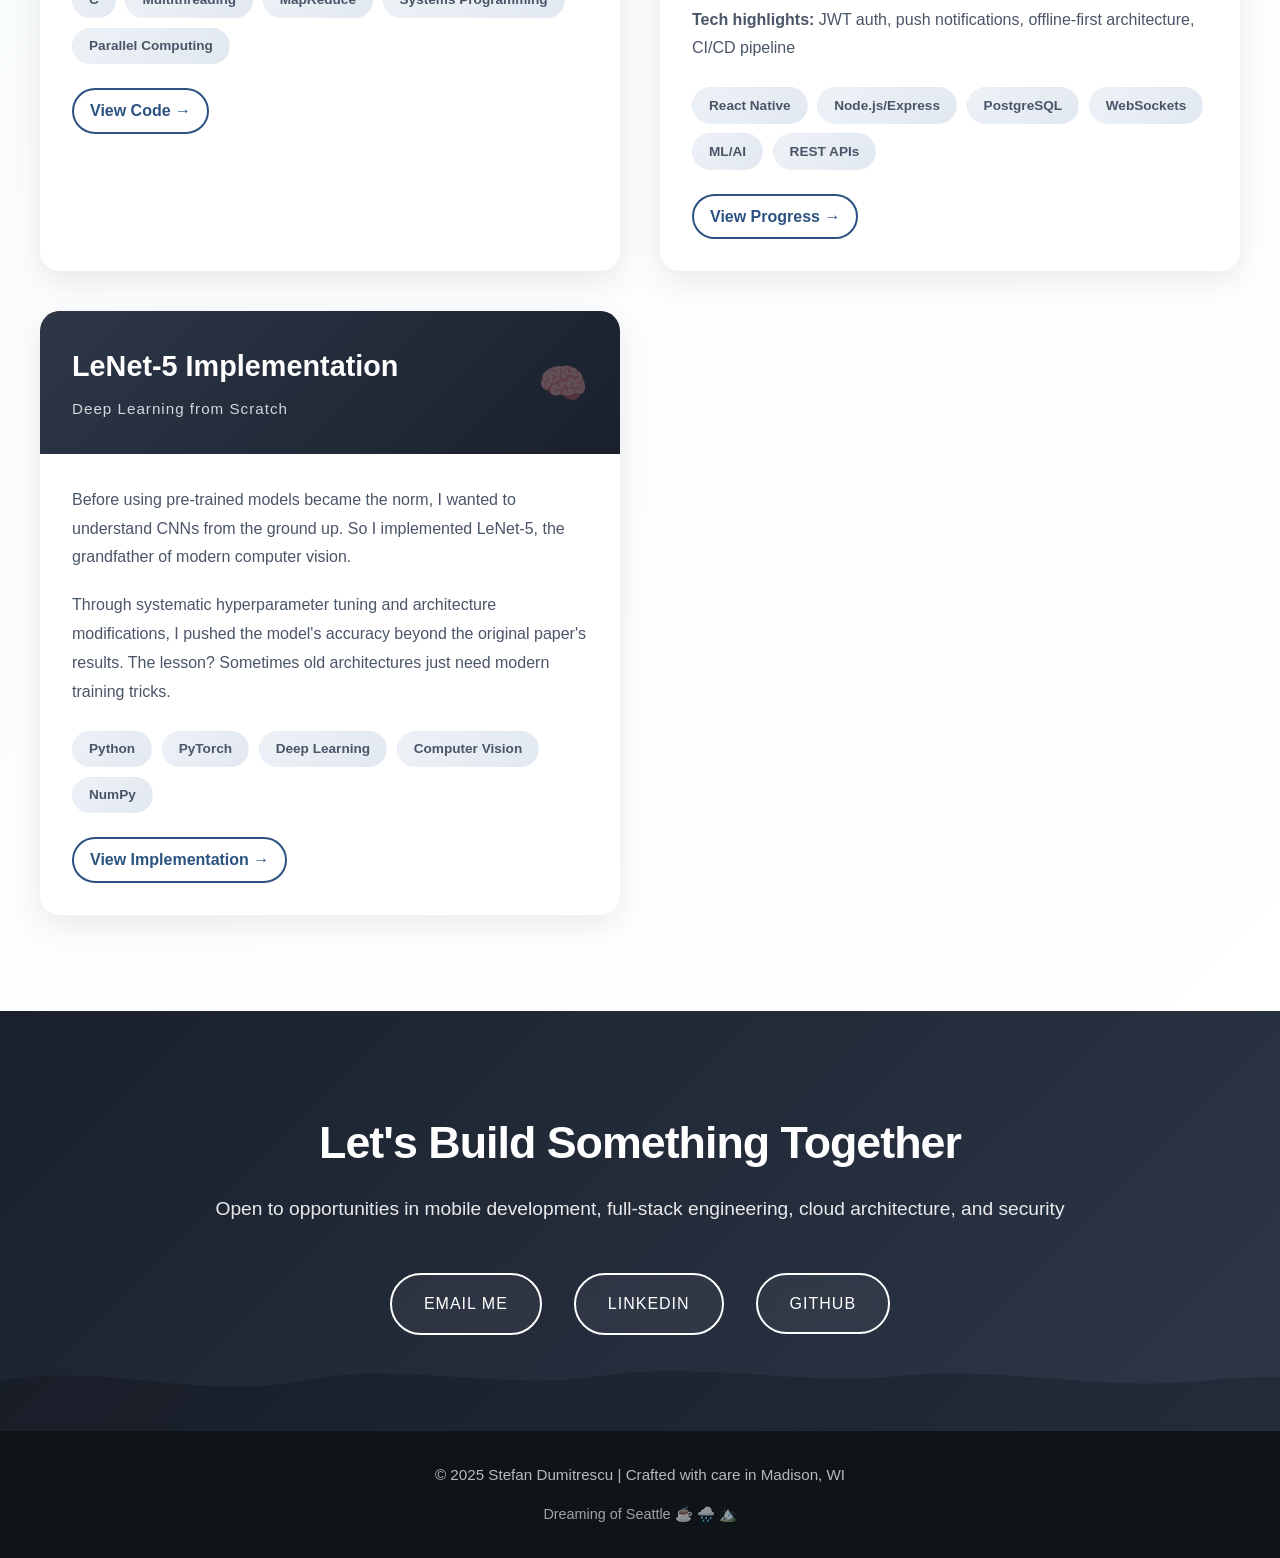
==== commit 09732880: "Enhanced" ====
--- a/index.html
+++ b/index.html
@@ -81,12 +81,13 @@
         <div class="about-text">
           <h2>Hey, I'm Stefan!</h2>
           <p>
-            I'm a 21-year-old senior at UW-Madison where I'm pursuing Computer Science with a Certificate in Economic
+            I'm a 21-year-old senior from Seattle, WA at UW-Madison where I'm pursuing Computer Science with a
+            Certificate in Economic
             Analytics.
             I believe technology should solve real problems, not create new ones.
           </p>
           <p>
-            My journey started with a curiosity about how systems work at scale. From building full-stack web
+            My journey started with a curiosity about how systems work at scale. From building full-stack
             applications to
             creating mobile apps that people actually want to use (like TwoGether!), I love the entire development
             lifecycle.
@@ -122,14 +123,14 @@
                 <span class="interest-icon">☁️</span>
                 <div class="interest-text">
                   <span class="interest-title">Cloud Architecture</span>
-                  <span class="interest-desc">AWS/Azure (certs coming 2025!)</span>
+                  <span class="interest-desc">AWS/Azure (certs coming soon!)</span>
                 </div>
               </div>
               <div class="interest-item">
                 <span class="interest-icon">🔒</span>
                 <div class="interest-text">
                   <span class="interest-title">Information Security</span>
-                  <span class="interest-desc">Starting advanced InfoSec next month</span>
+                  <span class="interest-desc">Starting advanced InfoSec this sem</span>
                 </div>
               </div>
               <div class="interest-item">
@@ -182,10 +183,10 @@
                 <strong>🔒 Information Security</strong> - Starting advanced InfoSec class in February 2025
               </li>
               <li style="margin-bottom: 0.8rem; color: #4a5568;">
-                <strong>☁️ AWS Certified Cloud Practitioner</strong> - Studying for Spring 2025 certification
+                <strong>☁️ AWS Certified Cloud Practitioner</strong> - Studying for Fall 2025 certification
               </li>
               <li style="margin-bottom: 0.8rem; color: #4a5568;">
-                <strong>🔷 Azure Fundamentals</strong> - Planning AZ-900 cert for Summer 2025
+                <strong>🔷 Azure Fundamentals</strong> - Planning AZ-900 cert for Winter 2025
               </li>
               <li style="margin-bottom: 0.8rem; color: #4a5568;">
                 <strong>🚀 Advanced React Native</strong> - Building production-ready mobile apps
@@ -332,7 +333,7 @@
 
   <!-- Footer -->
   <footer>
-    <p>&copy; 2024 Stefan Dumitrescu | Crafted with care in Madison, WI</p>
+    <p>&copy; 2025 Stefan Dumitrescu | Crafted with care in Madison, WI</p>
     <p class="seattle-love">Dreaming of Seattle ☕ 🌧️ 🏔️</p>
   </footer>
 
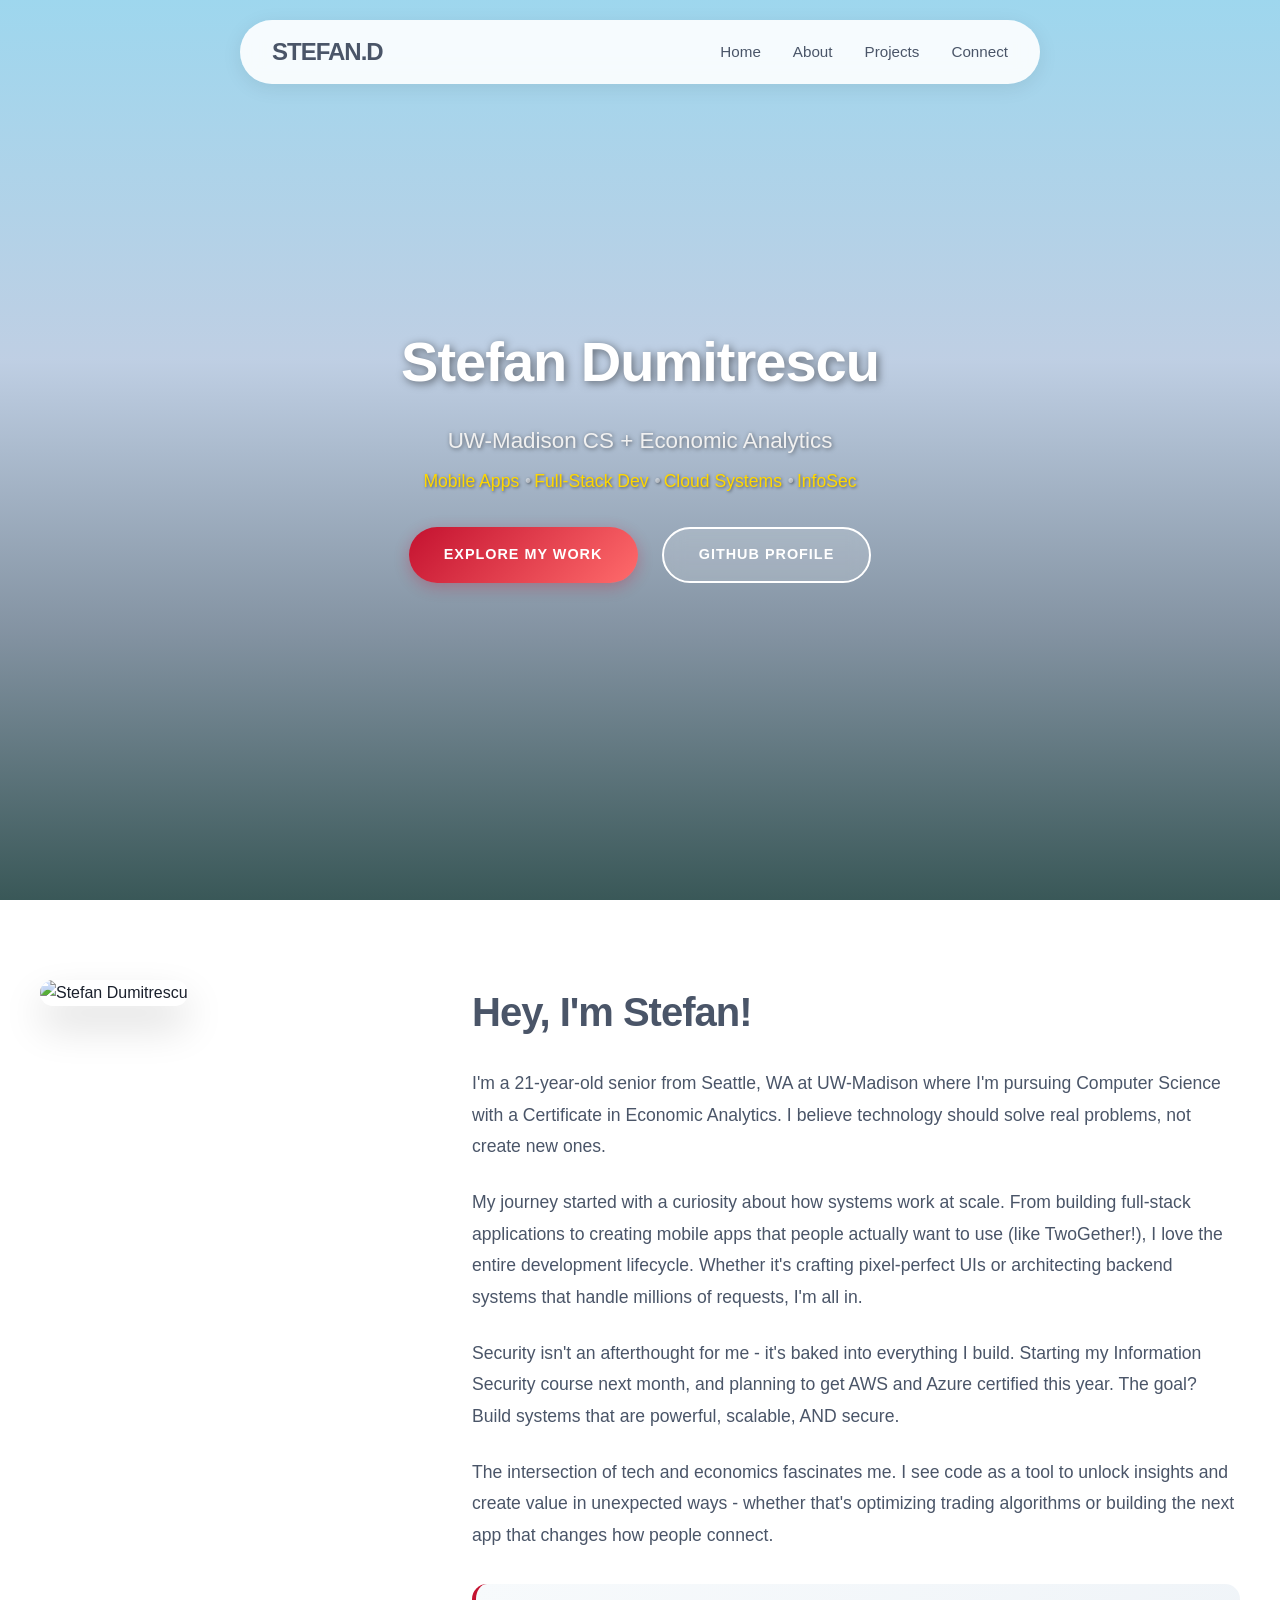
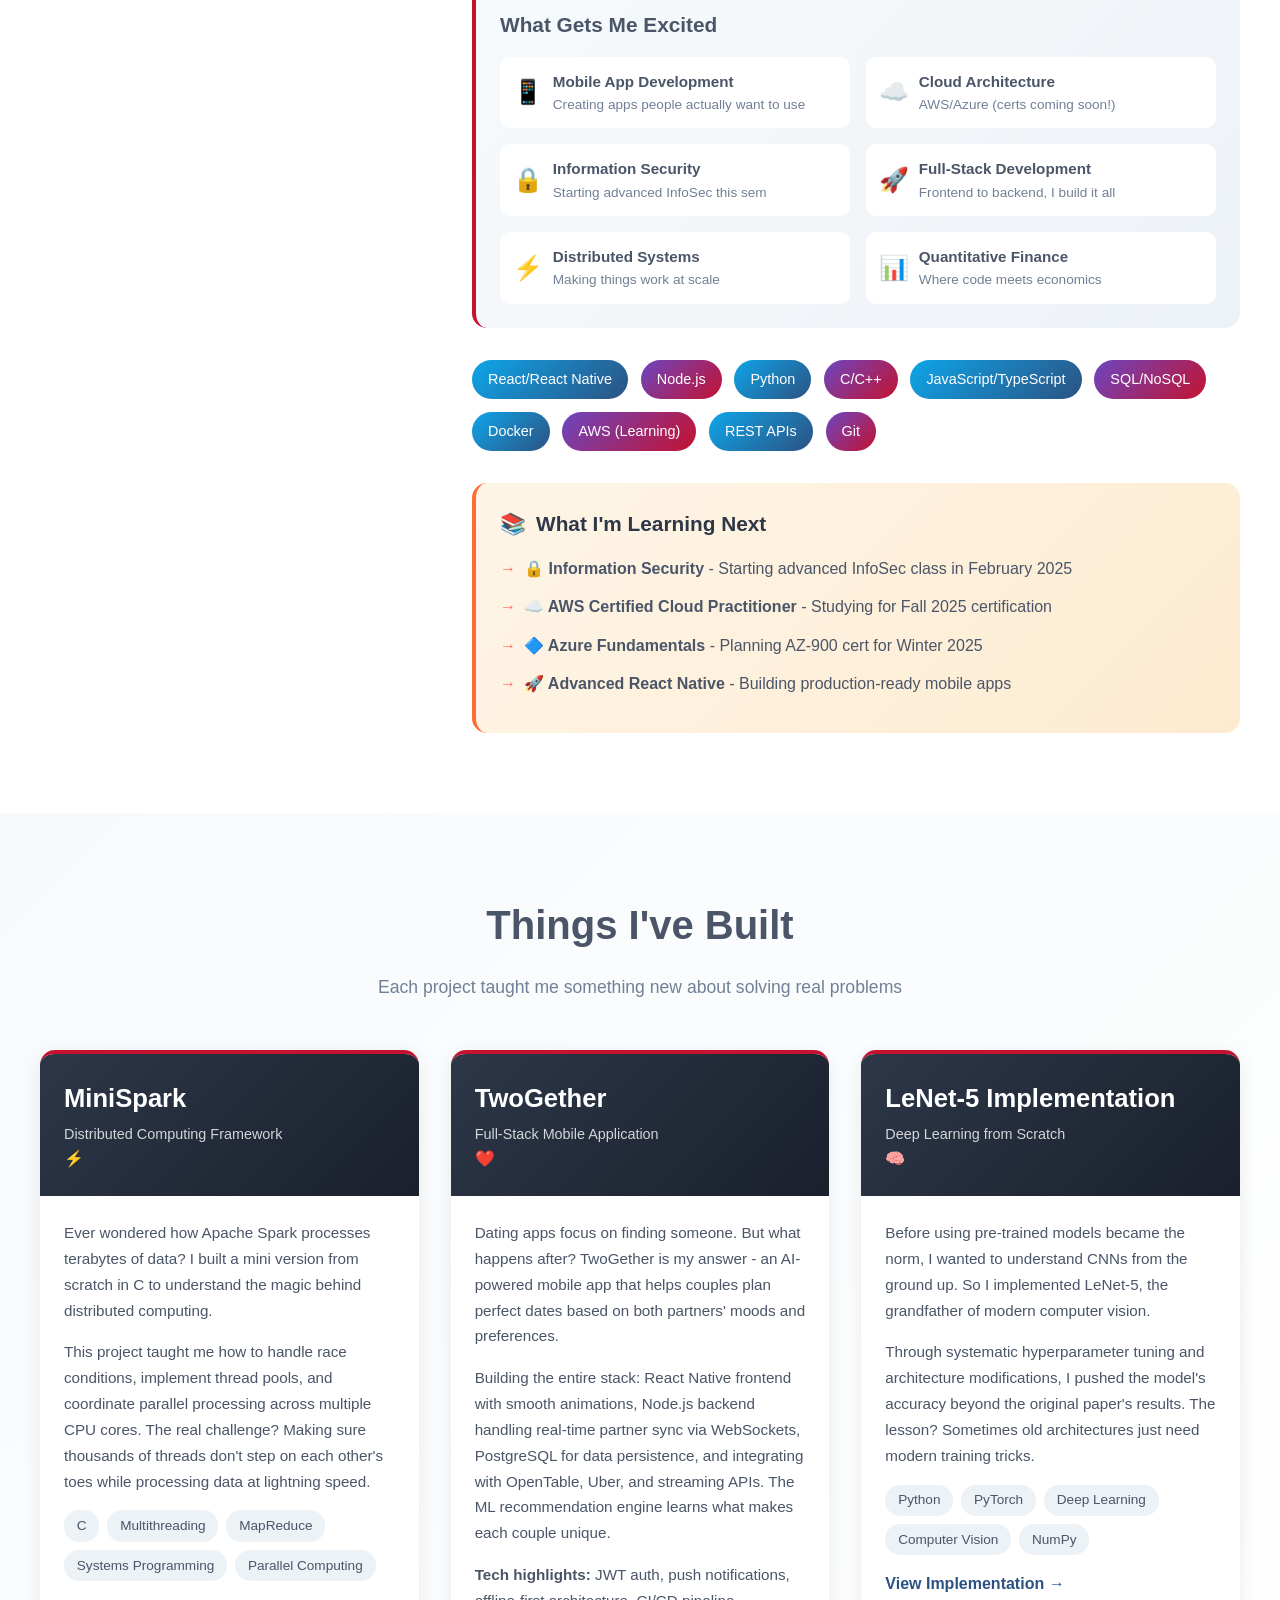
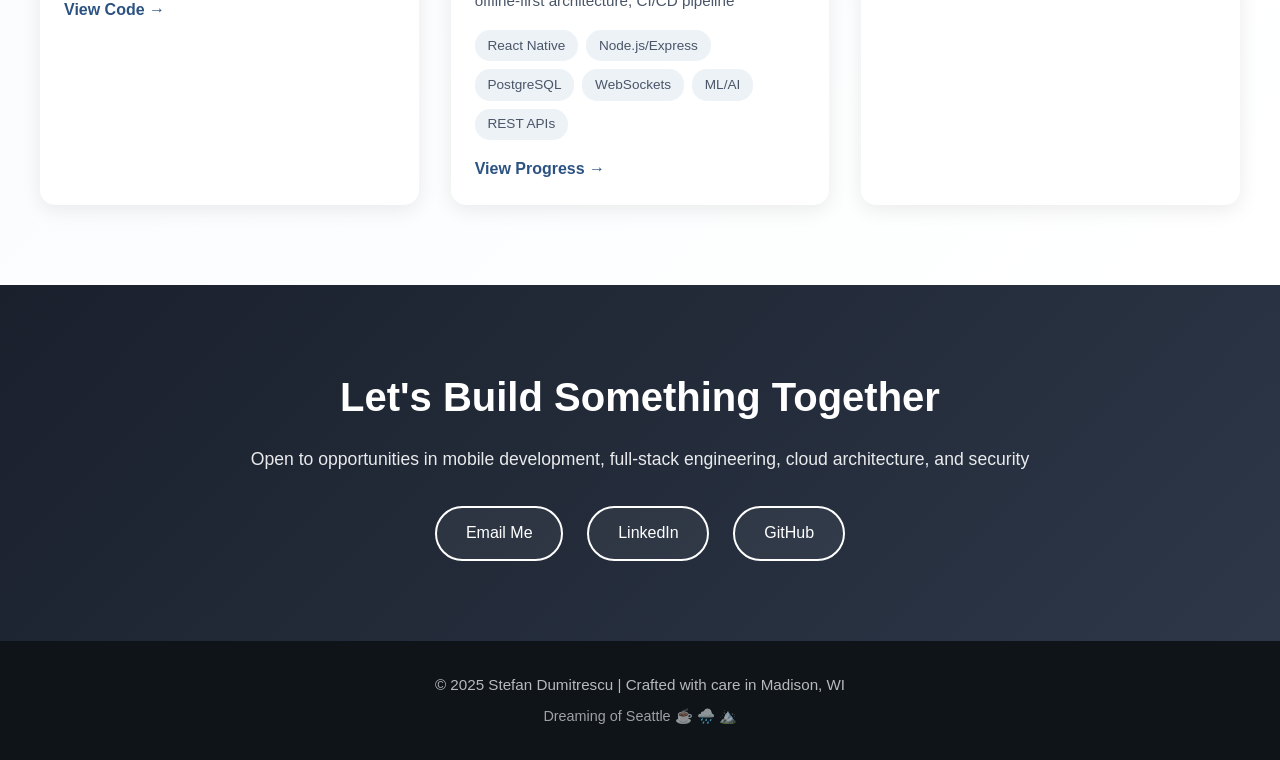
==== commit 01a24495: "Updated portfolio with a better seattle theme and improved functionality" ====
--- a/index.html
+++ b/index.html
@@ -233,7 +233,7 @@
               <span class="tech">Parallel Computing</span>
             </div>
             <div class="project-links">
-              <a href="https://github.com/stefandumitresc/P5-MiniSpark" target="_blank" class="project-link">
+              <a href="https://github.com/stefandumitresc/MiniSpark" target="_blank" class="project-link">
                 View Code →
               </a>
             </div>
@@ -302,7 +302,7 @@
               <span class="tech">NumPy</span>
             </div>
             <div class="project-links">
-              <a href="https://github.com/stefandumitresc/HW7LeNet" target="_blank" class="project-link">
+              <a href="https://github.com/stefandumitresc/LeNet" target="_blank" class="project-link">
                 View Implementation →
               </a>
             </div>
--- a/styles.css
+++ b/styles.css
@@ -1,8 +1,8 @@
 /* ============================================
-   Stefan's Portfolio - Authentic Seattle Vibes
+   Stefan's Portfolio - Seattle Theme (Optimized)
    ============================================ */
 
-/* CSS Variables - Seattle Color Palette */
+/* CSS Variables */
 :root {
   --space-needle-gray: #4a5568;
   --pike-place-red: #c41230;
@@ -37,7 +37,7 @@
 }
 
 /* ============================================
-   Navigation - Floating Glass Effect
+   Navigation Bar - Fixed Scrolling Issues
    ============================================ */
 nav {
   position: fixed;
@@ -46,19 +46,21 @@
   transform: translateX(-50%);
   width: 90%;
   max-width: 800px;
-  background: rgba(255, 255, 255, 0.85);
-  backdrop-filter: blur(20px);
+  background: rgba(255, 255, 255, 0.9);
+  backdrop-filter: blur(10px);
+  -webkit-backdrop-filter: blur(10px);
   border-radius: 100px;
   z-index: 1000;
   padding: 0.8rem 2rem;
-  transition: all 0.4s cubic-bezier(0.4, 0, 0.2, 1);
-  box-shadow: 0 4px 30px rgba(0, 0, 0, 0.08);
+  transition: all 0.3s ease;
+  box-shadow: 0 4px 20px rgba(0, 0, 0, 0.08);
+  will-change: transform;
 }
 
 nav.scrolled {
   top: 10px;
   background: rgba(255, 255, 255, 0.95);
-  box-shadow: 0 8px 40px rgba(0, 0, 0, 0.12);
+  box-shadow: 0 8px 30px rgba(0, 0, 0, 0.12);
 }
 
 .nav-container {
@@ -69,38 +71,15 @@
 
 .nav-logo {
   color: var(--space-needle-gray);
-  font-size: 1.8rem;
+  font-size: 1.5rem;
   font-weight: 900;
   text-decoration: none;
   letter-spacing: -1px;
-  position: relative;
-}
-
-.nav-logo::after {
-  content: '🌲';
-  position: absolute;
-  right: -25px;
-  top: 50%;
-  transform: translateY(-50%);
-  font-size: 1rem;
-  animation: sway 3s ease-in-out infinite;
-}
-
-@keyframes sway {
-
-  0%,
-  100% {
-    transform: translateY(-50%) rotate(0deg);
-  }
-
-  50% {
-    transform: translateY(-50%) rotate(5deg);
-  }
 }
 
 .nav-links {
   display: flex;
-  gap: 2.5rem;
+  gap: 2rem;
   list-style: none;
 }
 
@@ -108,219 +87,88 @@
   color: var(--space-needle-gray);
   text-decoration: none;
   font-weight: 500;
-  transition: all 0.3s ease;
+  transition: color 0.3s ease;
   position: relative;
   font-size: 0.95rem;
 }
 
-.nav-links a::before {
+.nav-links a::after {
   content: '';
   position: absolute;
-  bottom: -8px;
+  bottom: -5px;
   left: 0;
   width: 0;
-  height: 3px;
-  background: linear-gradient(90deg, var(--pike-place-red), var(--seattle-sunset));
+  height: 2px;
+  background: var(--pike-place-red);
   transition: width 0.3s ease;
-  border-radius: 3px;
-}
-
-.nav-links a:hover::before {
+}
+
+.nav-links a:hover::after {
   width: 100%;
 }
 
 /* ============================================
-   Hero Section - Full Seattle Experience
+   Hero Section - With Real Seattle Skyline
    ============================================ */
 .hero {
   min-height: 100vh;
+  position: relative;
+  display: flex;
+  align-items: center;
+  justify-content: center;
   background: linear-gradient(180deg,
-      #87CEEB 0%,
-      #98D8E8 20%,
-      #B0C4DE 40%,
-      #778899 70%,
-      #4a5568 100%);
-  position: relative;
-  display: flex;
-  align-items: center;
-  justify-content: center;
-  overflow: hidden;
-}
-
-/* Morning Mist Effect */
-.morning-mist {
+      rgba(135, 206, 235, 0.8) 0%,
+      rgba(176, 196, 222, 0.8) 40%,
+      rgba(119, 136, 153, 0.9) 70%,
+      rgba(47, 79, 79, 0.95) 100%);
+}
+
+/* Seattle Skyline Background Image */
+.seattle-skyline-bg {
   position: absolute;
+  top: 0;
+  left: 0;
   width: 100%;
   height: 100%;
+  z-index: 1;
   opacity: 0.3;
-  background: url("data:image/svg+xml,%3Csvg width='100' height='100' xmlns='http://www.w3.org/2000/svg'%3E%3Cdefs%3E%3Cfilter id='fog'%3E%3CfeTurbulence type='fractalNoise' baseFrequency='0.01' numOctaves='2' /%3E%3CfeColorMatrix values='0 0 0 0 1 0 0 0 0 1 0 0 0 0 1 0 0 0 0.3 0'/%3E%3C/filter%3E%3C/defs%3E%3Crect width='100' height='100' filter='url(%23fog)' /%3E%3C/svg%3E");
-  animation: drift 20s ease-in-out infinite;
-}
-
-@keyframes drift {
-
-  0%,
-  100% {
-    transform: translateX(0) translateY(0);
-  }
-
-  50% {
-    transform: translateX(30px) translateY(-20px);
-  }
-}
-
-/* Seattle Rain */
-.rain-effect {
-  position: absolute;
-  width: 100%;
-  height: 100%;
-  pointer-events: none;
-}
-
-.rain-effect::before {
+  background-image: url('seattle-skyline.jpg');
+  background-size: cover;
+  background-position: center bottom;
+  background-repeat: no-repeat;
+}
+
+/* Fallback gradient if image doesn't load */
+.seattle-skyline-bg::after {
   content: '';
-  position: absolute;
-  width: 100%;
-  height: 100%;
-  background-image: url("data:image/svg+xml,%3Csvg xmlns='http://www.w3.org/2000/svg' width='10' height='100'%3E%3Cline x1='5' y1='0' x2='5' y2='10' stroke='rgba(255,255,255,0.2)' stroke-width='1'/%3E%3C/svg%3E");
-  animation: rainfall 0.3s linear infinite;
-  opacity: 0.3;
-}
-
-@keyframes rainfall {
-  to {
-    transform: translateY(100px);
-  }
-}
-
-/* Seattle Skyline - Detailed */
-.seattle-skyline {
   position: absolute;
   bottom: 0;
   left: 0;
   right: 0;
+  height: 400px;
+  background: linear-gradient(to top,
+      rgba(26, 32, 44, 0.9) 0%,
+      transparent 100%);
+}
+
+/* Simple rain effect (less performance intensive) */
+.rain-overlay {
+  position: absolute;
+  top: 0;
+  left: 0;
   width: 100%;
-  height: 500px;
-}
-
-/* Space Needle */
-.space-needle {
-  position: absolute;
-  bottom: 0;
-  left: 48%;
-  width: 80px;
-  height: 400px;
-  z-index: 5;
-}
-
-.space-needle::before {
-  content: '';
-  position: absolute;
-  bottom: 0;
-  left: 35px;
-  width: 10px;
-  height: 350px;
-  background: linear-gradient(to top, #2a2a2a, #4a4a4a);
-  clip-path: polygon(40% 100%, 60% 100%, 55% 20%, 45% 20%);
-}
-
-.space-needle::after {
-  content: '';
-  position: absolute;
-  bottom: 340px;
-  left: 15px;
-  width: 50px;
-  height: 30px;
-  background: #2a2a2a;
-  clip-path: polygon(20% 100%, 80% 100%, 100% 0%, 0% 0%);
-}
-
-/* Pike Place Market Sign */
-.pike-place-sign {
-  position: absolute;
-  bottom: 100px;
-  left: 10%;
-  z-index: 6;
-  transform: perspective(300px) rotateY(-15deg);
-}
-
-.pike-place-sign::before {
-  content: 'PUBLIC MARKET';
-  position: absolute;
-  font-family: 'Georgia', serif;
-  font-size: 1.2rem;
-  font-weight: bold;
-  color: white;
-  background: var(--pike-place-red);
-  padding: 8px 15px;
-  border: 3px solid white;
-  box-shadow: 0 4px 20px rgba(0, 0, 0, 0.3);
-  white-space: nowrap;
-}
-
-.pike-place-sign::after {
-  content: 'CENTER';
-  position: absolute;
-  top: 35px;
-  left: 25px;
-  font-family: 'Georgia', serif;
-  font-size: 1rem;
-  color: white;
-  background: var(--pike-place-red);
-  padding: 5px 10px;
-  border: 2px solid white;
-}
-
-/* City Buildings */
-.city-buildings {
-  position: absolute;
-  bottom: 0;
-  left: 0;
-  right: 0;
-  width: 100%;
-  height: 300px;
-  background:
-    linear-gradient(to bottom, transparent 40%, #2a2a2a 40%, #2a2a2a 100%),
-    linear-gradient(to bottom, transparent 30%, #333 30%, #333 100%),
-    linear-gradient(to bottom, transparent 45%, #1a1a1a 45%, #1a1a1a 100%),
-    linear-gradient(to bottom, transparent 35%, #2d2d2d 35%, #2d2d2d 100%);
-  background-size:
-    15% 100%,
-    20% 100%,
-    18% 100%,
-    22% 100%;
-  background-position:
-    5% 0,
-    25% 0,
-    60% 0,
-    85% 0;
-  background-repeat: no-repeat;
-  opacity: 0.7;
-}
-
-/* Mount Rainier in Background */
-.mount-rainier {
-  position: absolute;
-  bottom: 200px;
-  right: 5%;
-  width: 0;
-  height: 0;
-  border-left: 150px solid transparent;
-  border-right: 150px solid transparent;
-  border-bottom: 200px solid rgba(255, 255, 255, 0.3);
-  z-index: 1;
-}
-
-.mount-rainier::after {
-  content: '';
-  position: absolute;
-  top: 60px;
-  left: -90px;
-  width: 0;
-  height: 0;
-  border-left: 90px solid transparent;
-  border-right: 90px solid transparent;
-  border-bottom: 140px solid rgba(255, 255, 255, 0.2);
+  height: 100%;
+  opacity: 0.1;
+  z-index: 2;
+  pointer-events: none;
+  background-image: url("data:image/svg+xml,%3Csvg xmlns='http://www.w3.org/2000/svg' width='100' height='100'%3E%3Cline x1='50' y1='0' x2='50' y2='20' stroke='white' stroke-width='0.5' opacity='0.5'/%3E%3Cline x1='25' y1='20' x2='25' y2='40' stroke='white' stroke-width='0.5' opacity='0.5'/%3E%3Cline x1='75' y1='30' x2='75' y2='50' stroke='white' stroke-width='0.5' opacity='0.5'/%3E%3C/svg%3E");
+  animation: rain-fall 1s linear infinite;
+}
+
+@keyframes rain-fall {
+  to {
+    transform: translateY(100px);
+  }
 }
 
 /* Hero Content */
@@ -329,39 +177,23 @@
   color: white;
   z-index: 10;
   padding: 2rem;
-  animation: dropIn 1s cubic-bezier(0.68, -0.55, 0.265, 1.55);
-}
-
-@keyframes dropIn {
-  from {
-    opacity: 0;
-    transform: translateY(-50px);
-  }
-
-  to {
-    opacity: 1;
-    transform: translateY(0);
-  }
+  position: relative;
 }
 
 .hero h1 {
-  font-size: 4rem;
+  font-size: 3.5rem;
   margin-bottom: 1rem;
-  text-shadow: 3px 3px 6px rgba(0, 0, 0, 0.3);
+  text-shadow: 2px 2px 8px rgba(0, 0, 0, 0.5);
   font-weight: 900;
-  letter-spacing: -2px;
-  background: linear-gradient(135deg, #fff, #e0e0e0);
-  -webkit-background-clip: text;
-  -webkit-text-fill-color: transparent;
-  background-clip: text;
+  letter-spacing: -1px;
 }
 
 .hero .tagline {
-  font-size: 1.6rem;
+  font-size: 1.4rem;
   margin-bottom: 0.5rem;
   color: #f0f0f0;
   font-weight: 300;
-  letter-spacing: 2px;
+  text-shadow: 1px 1px 4px rgba(0, 0, 0, 0.5);
 }
 
 .hero .subtag {
@@ -373,10 +205,12 @@
   align-items: center;
   justify-content: center;
   gap: 15px;
+  flex-wrap: wrap;
 }
 
 .hero .subtag span {
   position: relative;
+  text-shadow: 1px 1px 3px rgba(0, 0, 0, 0.5);
 }
 
 .hero .subtag span:not(:last-child)::after {
@@ -386,64 +220,6 @@
   color: rgba(255, 255, 255, 0.5);
 }
 
-/* Coffee Steam Animation */
-.coffee-cup {
-  display: inline-block;
-  margin-left: 10px;
-  font-size: 1.5rem;
-  position: relative;
-}
-
-.coffee-cup::before {
-  content: '☕';
-  display: inline-block;
-  animation: wiggle 2s ease-in-out infinite;
-}
-
-.coffee-cup::after {
-  content: '';
-  position: absolute;
-  top: -10px;
-  left: 50%;
-  transform: translateX(-50%);
-  width: 20px;
-  height: 20px;
-  background: url("data:image/svg+xml,%3Csvg xmlns='http://www.w3.org/2000/svg' viewBox='0 0 20 20'%3E%3Cpath d='M10 0 Q 5 5 10 10 T 10 20' fill='none' stroke='rgba(255,255,255,0.3)' stroke-width='2'/%3E%3C/svg%3E");
-  animation: steam 2s ease-in-out infinite;
-}
-
-@keyframes wiggle {
-
-  0%,
-  100% {
-    transform: rotate(0deg);
-  }
-
-  25% {
-    transform: rotate(-5deg);
-  }
-
-  75% {
-    transform: rotate(5deg);
-  }
-}
-
-@keyframes steam {
-  0% {
-    opacity: 0;
-    transform: translateX(-50%) translateY(0);
-  }
-
-  50% {
-    opacity: 1;
-  }
-
-  100% {
-    opacity: 0;
-    transform: translateX(-50%) translateY(-20px);
-  }
-}
-
 /* Buttons */
 .hero-buttons {
   display: flex;
@@ -454,10 +230,10 @@
 }
 
 .btn {
-  padding: 1rem 2.5rem;
+  padding: 0.9rem 2.2rem;
   text-decoration: none;
   border-radius: 50px;
-  transition: all 0.3s cubic-bezier(0.4, 0, 0.2, 1);
+  transition: transform 0.2s ease, box-shadow 0.2s ease;
   display: inline-flex;
   align-items: center;
   gap: 0.5rem;
@@ -465,41 +241,21 @@
   text-transform: uppercase;
   letter-spacing: 1px;
   font-size: 0.9rem;
-  position: relative;
-  overflow: hidden;
 }
 
 .btn-primary {
   background: linear-gradient(135deg, var(--pike-place-red), var(--seattle-sunset));
   color: white;
-  box-shadow: 0 4px 20px rgba(196, 18, 48, 0.3);
+  box-shadow: 0 4px 15px rgba(196, 18, 48, 0.3);
 }
 
 .btn-primary:hover {
-  transform: translateY(-3px);
-  box-shadow: 0 8px 30px rgba(196, 18, 48, 0.4);
-}
-
-.btn-primary::before {
-  content: '';
-  position: absolute;
-  top: 50%;
-  left: 50%;
-  width: 0;
-  height: 0;
-  border-radius: 50%;
-  background: rgba(255, 255, 255, 0.3);
-  transform: translate(-50%, -50%);
-  transition: width 0.6s, height 0.6s;
-}
-
-.btn-primary:hover::before {
-  width: 300px;
-  height: 300px;
+  transform: translateY(-2px);
+  box-shadow: 0 6px 20px rgba(196, 18, 48, 0.4);
 }
 
 .btn-secondary {
-  background: rgba(255, 255, 255, 0.1);
+  background: rgba(255, 255, 255, 0.15);
   color: white;
   border: 2px solid white;
   backdrop-filter: blur(10px);
@@ -508,39 +264,16 @@
 .btn-secondary:hover {
   background: white;
   color: var(--puget-sound);
-  transform: translateY(-3px);
-  box-shadow: 0 8px 30px rgba(255, 255, 255, 0.3);
+  transform: translateY(-2px);
 }
 
 /* ============================================
-   About Section - More Personal
+   About Section
    ============================================ */
 .about {
-  padding: 6rem 2rem;
+  padding: 5rem 2rem;
   background: white;
   position: relative;
-}
-
-.about::before {
-  content: '{ }';
-  position: absolute;
-  top: 40px;
-  left: 40px;
-  font-size: 2rem;
-  color: var(--cyber-green);
-  opacity: 0.1;
-  font-family: 'Courier New', monospace;
-}
-
-.about::after {
-  content: '</>';
-  position: absolute;
-  bottom: 40px;
-  right: 40px;
-  font-size: 2rem;
-  color: var(--tech-purple);
-  opacity: 0.1;
-  font-family: 'Courier New', monospace;
 }
 
 .container {
@@ -551,12 +284,13 @@
 .about-content {
   display: grid;
   grid-template-columns: 1fr 2fr;
-  gap: 4rem;
-  align-items: center;
+  gap: 3rem;
+  align-items: start;
 }
 
 .profile-wrapper {
-  position: relative;
+  position: sticky;
+  top: 100px;
 }
 
 .profile-img {
@@ -564,82 +298,30 @@
   max-width: 320px;
   border-radius: 20px;
   box-shadow: 0 20px 40px rgba(0, 0, 0, 0.15);
-  transition: all 0.4s ease;
-  position: relative;
-  z-index: 2;
+  transition: transform 0.3s ease, box-shadow 0.3s ease;
 }
 
 .profile-img:hover {
-  transform: scale(1.05) rotate(2deg);
+  transform: scale(1.03);
   box-shadow: 0 25px 50px rgba(0, 0, 0, 0.2);
 }
 
-/* Decorative elements around photo */
-.profile-wrapper::before {
-  content: '';
-  position: absolute;
-  top: -20px;
-  left: -20px;
-  right: -20px;
-  bottom: -20px;
-  background: linear-gradient(135deg, var(--pike-place-red), var(--tech-purple), var(--cyber-green));
-  border-radius: 20px;
-  z-index: 1;
-  opacity: 0.3;
-  animation: gradient-shift 5s ease-in-out infinite;
-}
-
-@keyframes gradient-shift {
-
-  0%,
-  100% {
-    transform: rotate(0deg);
-  }
-
-  50% {
-    transform: rotate(3deg);
-  }
-}
-
 .about-text h2 {
   color: var(--space-needle-gray);
-  font-size: 2.8rem;
+  font-size: 2.5rem;
   margin-bottom: 1.5rem;
   font-weight: 900;
   letter-spacing: -1px;
-  position: relative;
-  display: inline-block;
-}
-
-.about-text h2::after {
-  content: '🚀';
-  position: absolute;
-  right: -40px;
-  top: 0;
-  font-size: 1.5rem;
-  animation: rocket 3s ease-in-out infinite;
-}
-
-@keyframes rocket {
-
-  0%,
-  100% {
-    transform: translateY(0) rotate(0deg);
-  }
-
-  50% {
-    transform: translateY(-10px) rotate(10deg);
-  }
 }
 
 .about-text p {
-  font-size: 1.15rem;
+  font-size: 1.1rem;
   margin-bottom: 1.5rem;
   color: #4a5568;
-  line-height: 1.9;
-}
-
-/* Interest Areas - New Design */
+  line-height: 1.8;
+}
+
+/* Interest Areas */
 .interest-areas {
   margin-top: 2rem;
   padding: 1.5rem;
@@ -657,13 +339,9 @@
   gap: 10px;
 }
 
-.interest-areas h3::before {
-  content: '💡';
-}
-
 .interest-grid {
   display: grid;
-  grid-template-columns: repeat(2, 1fr);
+  grid-template-columns: repeat(auto-fit, minmax(250px, 1fr));
   gap: 1rem;
   margin-top: 1rem;
 }
@@ -675,13 +353,12 @@
   padding: 0.8rem;
   background: white;
   border-radius: 10px;
-  transition: all 0.3s ease;
-  cursor: default;
+  transition: transform 0.2s ease, box-shadow 0.2s ease;
 }
 
 .interest-item:hover {
-  transform: translateX(5px);
-  box-shadow: 0 5px 15px rgba(0, 0, 0, 0.1);
+  transform: translateX(3px);
+  box-shadow: 0 3px 10px rgba(0, 0, 0, 0.1);
 }
 
 .interest-icon {
@@ -704,7 +381,7 @@
   color: #718096;
 }
 
-/* Skills - Redesigned */
+/* Skills */
 .skills {
   display: flex;
   flex-wrap: wrap;
@@ -713,57 +390,75 @@
 }
 
 .skill-tag {
-  padding: 0.6rem 1.2rem;
+  padding: 0.5rem 1rem;
   border-radius: 25px;
   font-size: 0.9rem;
   font-weight: 500;
-  transition: all 0.3s ease;
-  cursor: default;
-  position: relative;
-  overflow: hidden;
-}
-
-.skill-tag:nth-child(odd) {
+  transition: transform 0.2s ease;
   background: linear-gradient(135deg, var(--cloud-blue), var(--puget-sound));
   color: white;
 }
 
 .skill-tag:nth-child(even) {
   background: linear-gradient(135deg, var(--tech-purple), var(--pike-place-red));
-  color: white;
 }
 
 .skill-tag:hover {
-  transform: translateY(-3px) scale(1.05);
-  box-shadow: 0 10px 20px rgba(0, 0, 0, 0.2);
+  transform: translateY(-2px);
+}
+
+/* Learning Section */
+.learning-section {
+  margin-top: 2rem;
+  padding: 1.5rem;
+  background: linear-gradient(135deg, #fef5e7, #fdebd0);
+  border-radius: 15px;
+  border-left: 4px solid var(--seattle-sunset);
+}
+
+.learning-section h3 {
+  color: var(--space-needle-gray);
+  font-size: 1.3rem;
+  margin-bottom: 1rem;
+  display: flex;
+  align-items: center;
+  gap: 10px;
+}
+
+.learning-section ul {
+  list-style: none;
+  padding: 0;
+}
+
+.learning-section li {
+  margin-bottom: 0.8rem;
+  color: #4a5568;
+  padding-left: 1.5rem;
+  position: relative;
+}
+
+.learning-section li::before {
+  content: '→';
+  position: absolute;
+  left: 0;
+  color: var(--seattle-sunset);
+  font-weight: bold;
 }
 
 /* ============================================
-   Projects Section - Creative Cards
+   Projects Section
    ============================================ */
 .projects {
-  padding: 6rem 2rem;
+  padding: 5rem 2rem;
   background: linear-gradient(135deg, #f7fafc 0%, #ffffff 100%);
-  position: relative;
-}
-
-.projects::before {
-  content: '';
-  position: absolute;
-  top: 0;
-  left: 0;
-  right: 0;
-  height: 1px;
-  background: linear-gradient(90deg, transparent, var(--pike-place-red), transparent);
 }
 
 .projects h2 {
   text-align: center;
   color: var(--space-needle-gray);
-  font-size: 2.8rem;
+  font-size: 2.5rem;
   margin-bottom: 1rem;
   font-weight: 900;
-  letter-spacing: -1px;
 }
 
 .projects-subtitle {
@@ -775,212 +470,137 @@
 
 .project-grid {
   display: grid;
-  grid-template-columns: repeat(auto-fit, minmax(380px, 1fr));
-  gap: 2.5rem;
+  grid-template-columns: repeat(auto-fit, minmax(350px, 1fr));
+  gap: 2rem;
   margin-top: 3rem;
 }
 
 .project-card {
   background: white;
-  border-radius: 20px;
+  border-radius: 15px;
   overflow: hidden;
-  box-shadow: 0 10px 30px rgba(0, 0, 0, 0.08);
-  transition: all 0.4s cubic-bezier(0.4, 0, 0.2, 1);
-  position: relative;
-  cursor: default;
-}
-
-.project-card::before {
-  content: '';
-  position: absolute;
-  top: 0;
-  left: 0;
-  right: 0;
-  height: 5px;
-  background: linear-gradient(90deg, var(--pike-place-red), var(--tech-purple), var(--cyber-green));
-  background-size: 200% 100%;
-  animation: gradient-slide 3s ease-in-out infinite;
-}
-
-@keyframes gradient-slide {
-  0% {
-    background-position: 0% 50%;
-  }
-
-  50% {
-    background-position: 100% 50%;
-  }
-
-  100% {
-    background-position: 0% 50%;
-  }
+  box-shadow: 0 5px 20px rgba(0, 0, 0, 0.08);
+  transition: transform 0.2s ease, box-shadow 0.2s ease;
+  border-top: 4px solid var(--pike-place-red);
 }
 
 .project-card:hover {
-  transform: translateY(-10px) scale(1.02);
-  box-shadow: 0 20px 50px rgba(0, 0, 0, 0.15);
+  transform: translateY(-5px);
+  box-shadow: 0 10px 30px rgba(0, 0, 0, 0.15);
 }
 
 .project-header {
-  padding: 2rem;
+  padding: 1.5rem;
   background: linear-gradient(135deg, #2d3748, #1a202c);
   color: white;
-  position: relative;
 }
 
 .project-header h3 {
-  font-size: 1.8rem;
-  margin-bottom: 0.5rem;
+  font-size: 1.6rem;
+  margin-bottom: 0.3rem;
   font-weight: 700;
 }
 
 .project-type {
-  font-size: 0.95rem;
+  font-size: 0.9rem;
   opacity: 0.8;
   font-weight: 300;
-  letter-spacing: 1px;
-}
-
-.project-emoji {
-  position: absolute;
-  right: 2rem;
-  top: 50%;
-  transform: translateY(-50%);
-  font-size: 2.5rem;
-  opacity: 0.3;
 }
 
 .project-body {
-  padding: 2rem;
+  padding: 1.5rem;
 }
 
 .project-body p {
   color: #4a5568;
-  margin-bottom: 1.2rem;
-  line-height: 1.8;
+  margin-bottom: 1rem;
+  line-height: 1.7;
+  font-size: 0.95rem;
 }
 
 .tech-stack {
   display: flex;
   flex-wrap: wrap;
-  gap: 0.6rem;
-  margin: 1.5rem 0;
+  gap: 0.5rem;
+  margin: 1rem 0;
 }
 
 .tech {
-  background: linear-gradient(135deg, #edf2f7, #e2e8f0);
-  color: var(--space-needle-gray);
-  padding: 0.4rem 1rem;
-  border-radius: 20px;
+  background: #edf2f7;
+  color: var(--space-needle-gray);
+  padding: 0.3rem 0.8rem;
+  border-radius: 15px;
   font-size: 0.85rem;
-  font-weight: 600;
-  border: 1px solid transparent;
-  transition: all 0.3s ease;
-}
-
-.tech:hover {
-  border-color: var(--pike-place-red);
-  transform: translateY(-2px);
+  font-weight: 500;
 }
 
 .project-links {
   display: flex;
   gap: 1rem;
-  margin-top: 1.5rem;
+  margin-top: 1rem;
 }
 
 .project-link {
   color: var(--puget-sound);
   text-decoration: none;
   font-weight: 600;
-  display: flex;
-  align-items: center;
-  gap: 0.5rem;
-  transition: all 0.3s ease;
-  padding: 0.5rem 1rem;
-  border: 2px solid var(--puget-sound);
-  border-radius: 25px;
+  display: inline-flex;
+  align-items: center;
+  gap: 0.3rem;
+  transition: color 0.2s ease;
 }
 
 .project-link:hover {
-  background: var(--puget-sound);
-  color: white;
-  transform: translateX(5px);
+  color: var(--pike-place-red);
 }
 
 /* ============================================
-   Contact Section - Seattle Vibes
+   Contact Section
    ============================================ */
 .contact {
-  padding: 6rem 2rem;
+  padding: 5rem 2rem;
   background: linear-gradient(135deg, #1a202c, #2d3748);
   color: white;
   text-align: center;
-  position: relative;
-  overflow: hidden;
-}
-
-/* Seattle skyline bottom */
-.contact::after {
-  content: '';
-  position: absolute;
-  bottom: 0;
-  left: 0;
-  right: 0;
-  height: 100px;
-  background: url("data:image/svg+xml,%3Csvg xmlns='http://www.w3.org/2000/svg' viewBox='0 0 1440 100'%3E%3Cpath fill='%23000' fill-opacity='0.2' d='M0,50 C100,30 200,70 300,50 C400,30 500,60 600,45 C700,30 800,55 900,45 C1000,35 1100,60 1200,50 C1300,40 1400,50 1440,50 L1440,100 L0,100 Z'%3E%3C/path%3E%3C/svg%3E");
-  background-size: cover;
 }
 
 .contact h2 {
-  font-size: 2.8rem;
+  font-size: 2.5rem;
   margin-bottom: 1rem;
   font-weight: 900;
-  letter-spacing: -1px;
-  position: relative;
-  z-index: 1;
 }
 
 .contact p {
-  font-size: 1.2rem;
-  margin-bottom: 3rem;
+  font-size: 1.1rem;
+  margin-bottom: 2rem;
   opacity: 0.9;
-  position: relative;
-  z-index: 1;
 }
 
 .contact-links {
   display: flex;
   justify-content: center;
-  gap: 2rem;
+  gap: 1.5rem;
   flex-wrap: wrap;
-  position: relative;
-  z-index: 1;
 }
 
 .contact-link {
   color: white;
   text-decoration: none;
   font-size: 1rem;
-  display: flex;
-  align-items: center;
-  gap: 0.8rem;
-  transition: all 0.3s ease;
-  padding: 1rem 2rem;
+  display: inline-flex;
+  align-items: center;
+  gap: 0.5rem;
+  transition: transform 0.2s ease, background 0.2s ease;
+  padding: 0.8rem 1.8rem;
   border: 2px solid white;
   border-radius: 50px;
   background: rgba(255, 255, 255, 0.05);
-  backdrop-filter: blur(10px);
-  font-weight: 500;
-  text-transform: uppercase;
-  letter-spacing: 1px;
 }
 
 .contact-link:hover {
   background: white;
   color: var(--space-needle-gray);
-  transform: translateY(-5px) scale(1.05);
-  box-shadow: 0 10px 30px rgba(255, 255, 255, 0.3);
+  transform: translateY(-3px);
 }
 
 /* ============================================
@@ -991,7 +611,6 @@
   color: white;
   text-align: center;
   padding: 2rem;
-  position: relative;
 }
 
 footer p {
@@ -999,8 +618,8 @@
   font-size: 0.95rem;
 }
 
-footer .seattle-love {
-  margin-top: 1rem;
+.seattle-love {
+  margin-top: 0.5rem;
   font-size: 0.9rem;
   opacity: 0.6;
 }
@@ -1011,43 +630,33 @@
 @media (max-width: 768px) {
   nav {
     width: 95%;
-    padding: 0.8rem 1.5rem;
+    padding: 0.6rem 1rem;
+    top: 10px;
   }
 
   .nav-links {
-    gap: 1.5rem;
-    font-size: 0.9rem;
+    gap: 1rem;
+    font-size: 0.85rem;
   }
 
   .hero h1 {
-    font-size: 2.8rem;
+    font-size: 2.5rem;
   }
 
   .hero .tagline {
-    font-size: 1.3rem;
+    font-size: 1.2rem;
   }
 
   .hero .subtag {
-    font-size: 1rem;
-    flex-direction: column;
-    gap: 5px;
-  }
-
-  .hero .subtag span::after {
-    display: none;
-  }
-
-  .pike-place-sign {
-    transform: scale(0.8);
-    left: 5%;
-  }
-
-  .space-needle {
-    transform: scale(0.8);
+    font-size: 0.95rem;
   }
 
   .about-content {
     grid-template-columns: 1fr;
+  }
+
+  .profile-wrapper {
+    position: static;
     text-align: center;
   }
 
@@ -1062,72 +671,42 @@
   .project-grid {
     grid-template-columns: 1fr;
   }
-
-  .contact-links {
-    flex-direction: column;
-    align-items: center;
-  }
 }
 
 @media (max-width: 480px) {
   .hero h1 {
-    font-size: 2.2rem;
-  }
-
-  .nav-container {
-    padding: 0 1rem;
-  }
-
-  .nav-logo::after {
-    display: none;
+    font-size: 2rem;
   }
 
   .hero-buttons {
     flex-direction: column;
     width: 100%;
-    padding: 0 2rem;
+    padding: 0 1rem;
   }
 
   .btn {
     width: 100%;
     justify-content: center;
   }
-
-  .mount-rainier {
-    display: none;
-  }
-}
-
-/* ============================================
-   Smooth scroll padding for fixed nav
-   ============================================ */
+}
+
+/* Smooth scroll padding */
 section {
   scroll-margin-top: 100px;
 }
 
-/* ============================================
-   Custom Animations
-   ============================================ */
-@keyframes fadeIn {
-  from {
-    opacity: 0;
-  }
-
-  to {
-    opacity: 1;
-  }
-}
-
-.fade-in {
-  animation: fadeIn 0.8s ease-in;
-}
-
-/* Loading state */
-.loading {
-  opacity: 0;
-  transition: opacity 0.3s ease;
-}
-
-.loaded {
-  opacity: 1;
+/* Performance optimizations */
+* {
+  -webkit-font-smoothing: antialiased;
+  -moz-osx-font-smoothing: grayscale;
+}
+
+/* Reduce motion for accessibility */
+@media (prefers-reduced-motion: reduce) {
+  * {
+    animation-duration: 0.01ms !important;
+    animation-iteration-count: 1 !important;
+    transition-duration: 0.01ms !important;
+    scroll-behavior: auto !important;
+  }
 }
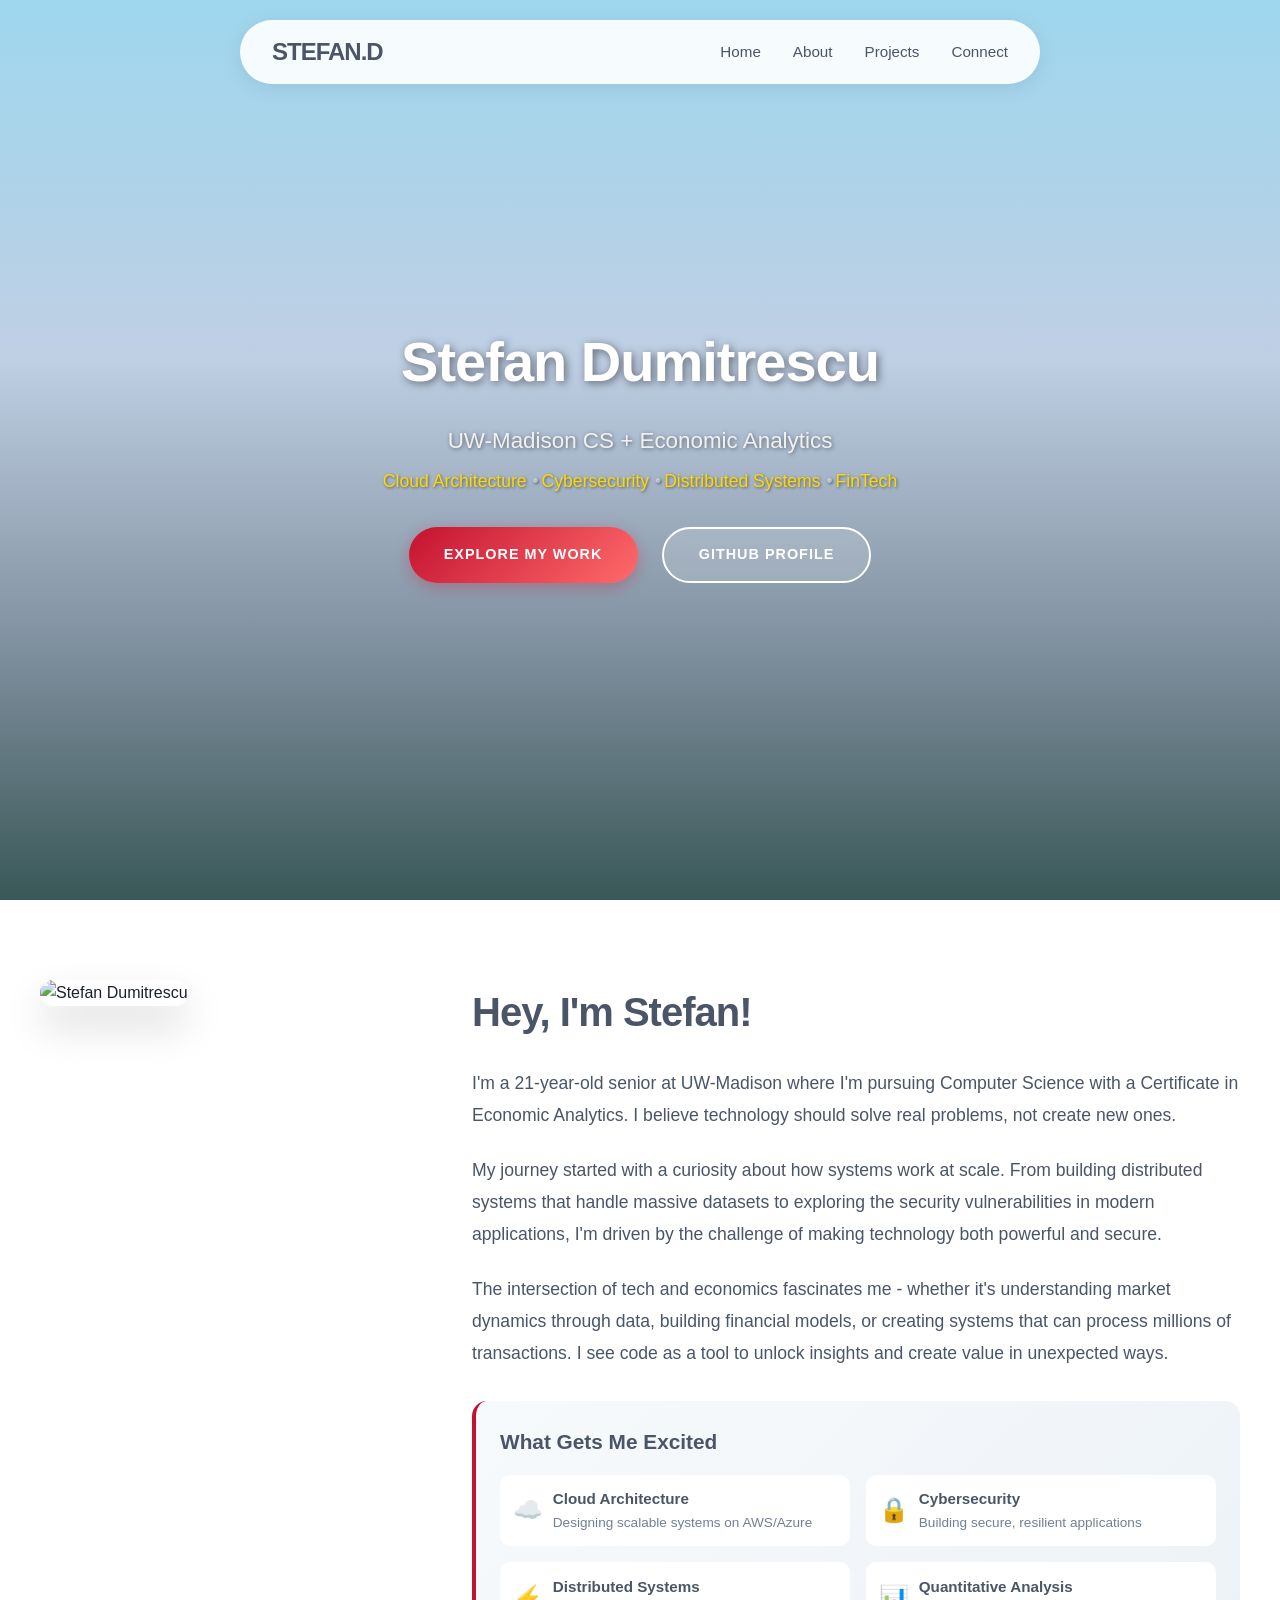
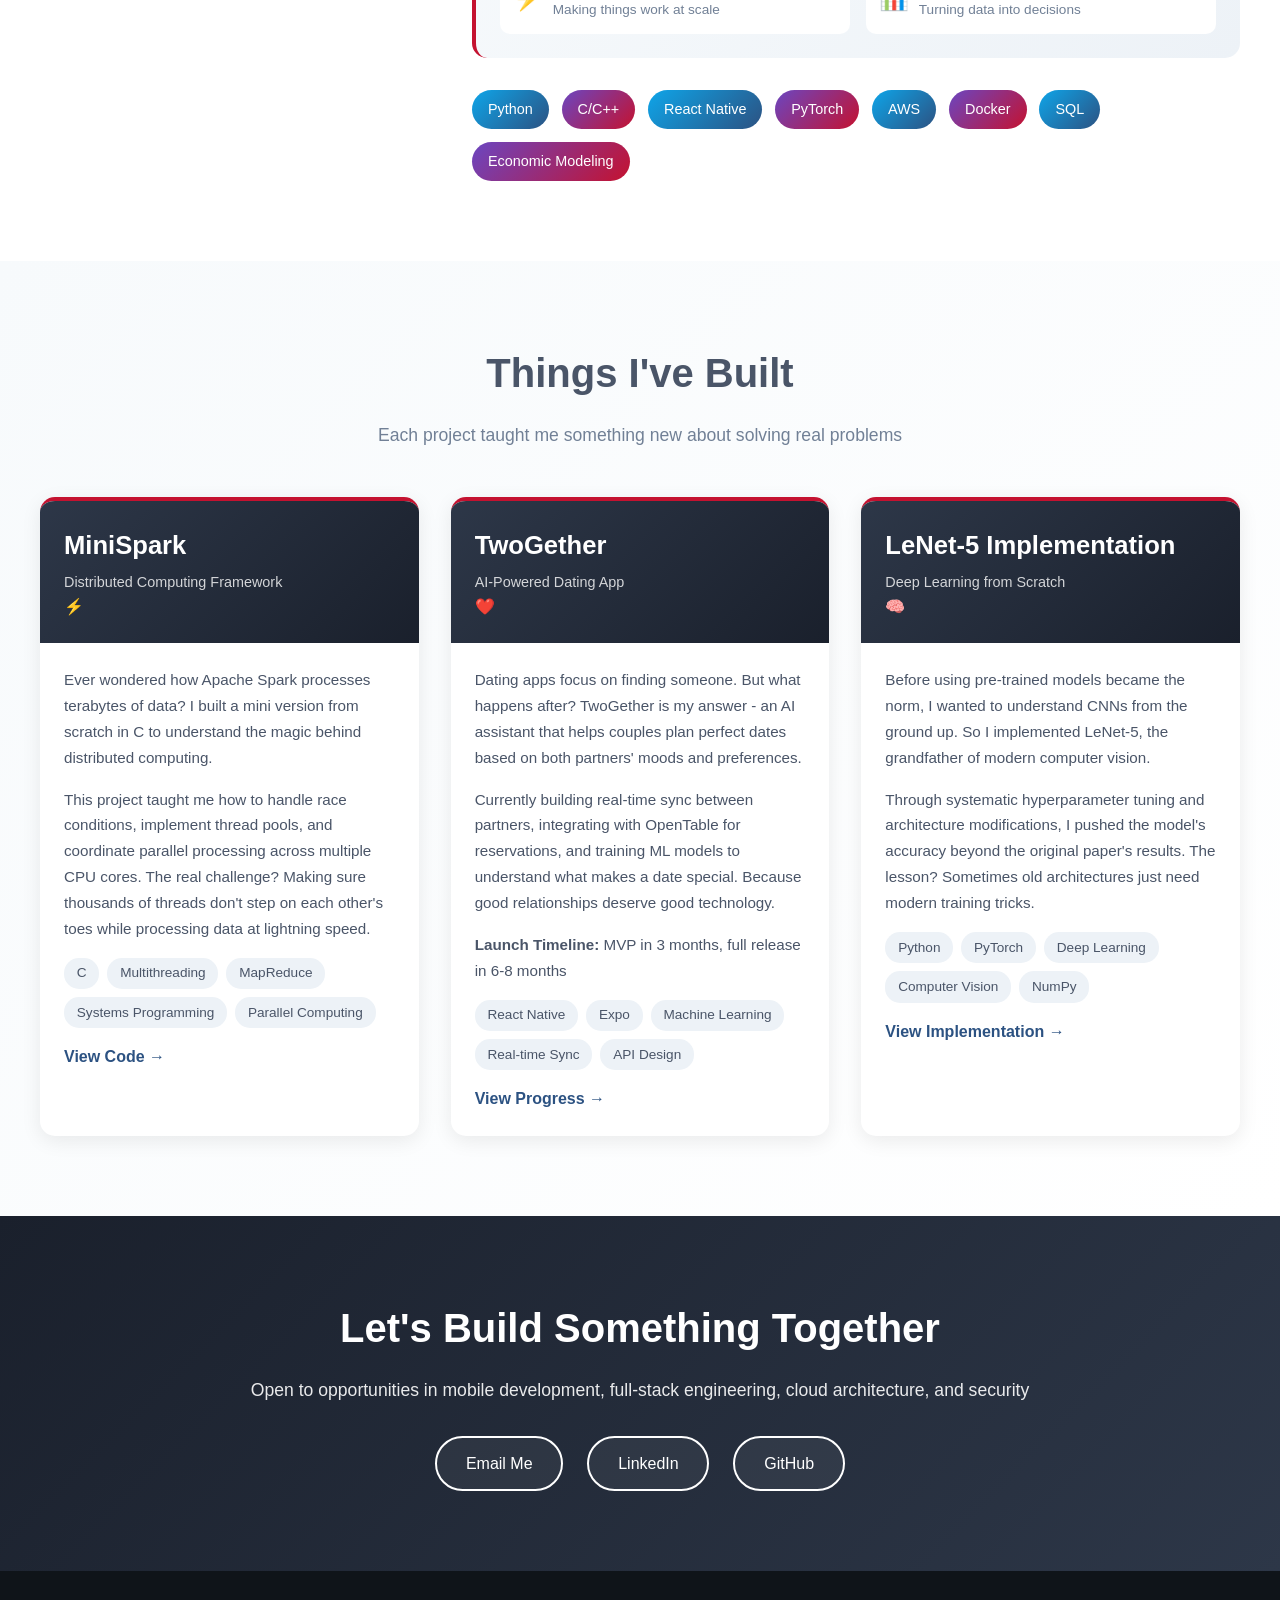
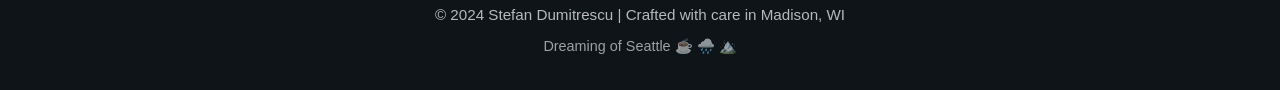
==== commit 1284627e: "Still trying to fix visibility" ====
--- a/index.html
+++ b/index.html
@@ -54,10 +54,10 @@
       <h1>Stefan Dumitrescu</h1>
       <p class="tagline">UW-Madison CS + Economic Analytics</p>
       <div class="subtag">
-        <span>Mobile Apps</span>
-        <span>Full-Stack Dev</span>
-        <span>Cloud Systems</span>
-        <span>InfoSec</span>
+        <span>Cloud Architecture</span>
+        <span>Cybersecurity</span>
+        <span>Distributed Systems</span>
+        <span>FinTech</span>
       </div>
       <div class="coffee-cup"></div>
       <div class="hero-buttons">
@@ -81,31 +81,22 @@
         <div class="about-text">
           <h2>Hey, I'm Stefan!</h2>
           <p>
-            I'm a 21-year-old senior from Seattle, WA at UW-Madison where I'm pursuing Computer Science with a
-            Certificate in Economic
+            I'm a 21-year-old senior at UW-Madison where I'm pursuing Computer Science with a Certificate in Economic
             Analytics.
             I believe technology should solve real problems, not create new ones.
           </p>
           <p>
-            My journey started with a curiosity about how systems work at scale. From building full-stack
-            applications to
-            creating mobile apps that people actually want to use (like TwoGether!), I love the entire development
-            lifecycle.
-            Whether it's crafting pixel-perfect UIs or architecting backend systems that handle millions of requests,
-            I'm all in.
+            My journey started with a curiosity about how systems work at scale. From building distributed systems that
+            handle massive datasets
+            to exploring the security vulnerabilities in modern applications, I'm driven by the challenge of making
+            technology both powerful and secure.
           </p>
           <p>
-            Security isn't an afterthought for me - it's baked into everything I build. Starting my Information Security
-            course
-            next month, and planning to get AWS and Azure certified this year. The goal? Build systems that are
-            powerful,
-            scalable, AND secure.
-          </p>
-          <p>
-            The intersection of tech and economics fascinates me. I see code as a tool to unlock insights and create
-            value
-            in unexpected ways - whether that's optimizing trading algorithms or building the next app that changes how
-            people connect.
+            The intersection of tech and economics fascinates me - whether it's understanding market dynamics through
+            data,
+            building financial models, or creating systems that can process millions of transactions. I see code as a
+            tool to unlock insights
+            and create value in unexpected ways.
           </p>
 
           <!-- Interest Areas -->
@@ -113,31 +104,17 @@
             <h3>What Gets Me Excited</h3>
             <div class="interest-grid">
               <div class="interest-item">
-                <span class="interest-icon">📱</span>
-                <div class="interest-text">
-                  <span class="interest-title">Mobile App Development</span>
-                  <span class="interest-desc">Creating apps people actually want to use</span>
-                </div>
-              </div>
-              <div class="interest-item">
                 <span class="interest-icon">☁️</span>
                 <div class="interest-text">
                   <span class="interest-title">Cloud Architecture</span>
-                  <span class="interest-desc">AWS/Azure (certs coming soon!)</span>
+                  <span class="interest-desc">Designing scalable systems on AWS/Azure</span>
                 </div>
               </div>
               <div class="interest-item">
                 <span class="interest-icon">🔒</span>
                 <div class="interest-text">
-                  <span class="interest-title">Information Security</span>
-                  <span class="interest-desc">Starting advanced InfoSec this sem</span>
-                </div>
-              </div>
-              <div class="interest-item">
-                <span class="interest-icon">🚀</span>
-                <div class="interest-text">
-                  <span class="interest-title">Full-Stack Development</span>
-                  <span class="interest-desc">Frontend to backend, I build it all</span>
+                  <span class="interest-title">Cybersecurity</span>
+                  <span class="interest-desc">Building secure, resilient applications</span>
                 </div>
               </div>
               <div class="interest-item">
@@ -150,8 +127,8 @@
               <div class="interest-item">
                 <span class="interest-icon">📊</span>
                 <div class="interest-text">
-                  <span class="interest-title">Quantitative Finance</span>
-                  <span class="interest-desc">Where code meets economics</span>
+                  <span class="interest-title">Quantitative Analysis</span>
+                  <span class="interest-desc">Turning data into decisions</span>
                 </div>
               </div>
             </div>
@@ -159,39 +136,14 @@
 
           <!-- Technical Skills -->
           <div class="skills">
-            <span class="skill-tag">React/React Native</span>
-            <span class="skill-tag">Node.js</span>
             <span class="skill-tag">Python</span>
             <span class="skill-tag">C/C++</span>
-            <span class="skill-tag">JavaScript/TypeScript</span>
-            <span class="skill-tag">SQL/NoSQL</span>
+            <span class="skill-tag">React Native</span>
+            <span class="skill-tag">PyTorch</span>
+            <span class="skill-tag">AWS</span>
             <span class="skill-tag">Docker</span>
-            <span class="skill-tag">AWS (Learning)</span>
-            <span class="skill-tag">REST APIs</span>
-            <span class="skill-tag">Git</span>
-          </div>
-
-          <!-- Currently Learning Section -->
-          <div class="learning-section"
-            style="margin-top: 2rem; padding: 1.5rem; background: linear-gradient(135deg, #fef5e7, #fdebd0); border-radius: 15px; border-left: 4px solid #ff6b35;">
-            <h3
-              style="color: #2d3748; font-size: 1.3rem; margin-bottom: 1rem; display: flex; align-items: center; gap: 10px;">
-              <span>📚</span> What I'm Learning Next
-            </h3>
-            <ul style="list-style: none; padding: 0;">
-              <li style="margin-bottom: 0.8rem; color: #4a5568;">
-                <strong>🔒 Information Security</strong> - Starting advanced InfoSec class in February 2025
-              </li>
-              <li style="margin-bottom: 0.8rem; color: #4a5568;">
-                <strong>☁️ AWS Certified Cloud Practitioner</strong> - Studying for Fall 2025 certification
-              </li>
-              <li style="margin-bottom: 0.8rem; color: #4a5568;">
-                <strong>🔷 Azure Fundamentals</strong> - Planning AZ-900 cert for Winter 2025
-              </li>
-              <li style="margin-bottom: 0.8rem; color: #4a5568;">
-                <strong>🚀 Advanced React Native</strong> - Building production-ready mobile apps
-              </li>
-            </ul>
+            <span class="skill-tag">SQL</span>
+            <span class="skill-tag">Economic Modeling</span>
           </div>
         </div>
       </div>
@@ -233,7 +185,7 @@
               <span class="tech">Parallel Computing</span>
             </div>
             <div class="project-links">
-              <a href="https://github.com/stefandumitresc/MiniSpark" target="_blank" class="project-link">
+              <a href="https://github.com/stefandumitresc/minispark" target="_blank" class="project-link">
                 View Code →
               </a>
             </div>
@@ -244,30 +196,27 @@
         <div class="project-card">
           <div class="project-header">
             <h3>TwoGether</h3>
-            <p class="project-type">Full-Stack Mobile Application</p>
+            <p class="project-type">AI-Powered Dating App</p>
             <span class="project-emoji">❤️</span>
           </div>
           <div class="project-body">
             <p>
-              Dating apps focus on finding someone. But what happens after? TwoGether is my answer - an AI-powered
-              mobile app that
+              Dating apps focus on finding someone. But what happens after? TwoGether is my answer - an AI assistant
+              that
               helps couples plan perfect dates based on both partners' moods and preferences.
             </p>
             <p>
-              Building the entire stack: React Native frontend with smooth animations, Node.js backend handling
-              real-time
-              partner sync via WebSockets, PostgreSQL for data persistence, and integrating with OpenTable, Uber, and
-              streaming APIs. The ML recommendation engine learns what makes each couple unique.
-            </p>
-            <p><strong>Tech highlights:</strong> JWT auth, push notifications, offline-first architecture, CI/CD
-              pipeline</p>
+              Currently building real-time sync between partners, integrating with OpenTable for reservations, and
+              training
+              ML models to understand what makes a date special. Because good relationships deserve good technology.
+            </p>
+            <p><strong>Launch Timeline:</strong> MVP in 3 months, full release in 6-8 months</p>
             <div class="tech-stack">
               <span class="tech">React Native</span>
-              <span class="tech">Node.js/Express</span>
-              <span class="tech">PostgreSQL</span>
-              <span class="tech">WebSockets</span>
-              <span class="tech">ML/AI</span>
-              <span class="tech">REST APIs</span>
+              <span class="tech">Expo</span>
+              <span class="tech">Machine Learning</span>
+              <span class="tech">Real-time Sync</span>
+              <span class="tech">API Design</span>
             </div>
             <div class="project-links">
               <a href="https://github.com/stefandumitresc/twogether" target="_blank" class="project-link">
@@ -302,7 +251,7 @@
               <span class="tech">NumPy</span>
             </div>
             <div class="project-links">
-              <a href="https://github.com/stefandumitresc/LeNet" target="_blank" class="project-link">
+              <a href="https://github.com/stefandumitresc/lenet5" target="_blank" class="project-link">
                 View Implementation →
               </a>
             </div>
@@ -333,7 +282,7 @@
 
   <!-- Footer -->
   <footer>
-    <p>&copy; 2025 Stefan Dumitrescu | Crafted with care in Madison, WI</p>
+    <p>&copy; 2024 Stefan Dumitrescu | Crafted with care in Madison, WI</p>
     <p class="seattle-love">Dreaming of Seattle ☕ 🌧️ 🏔️</p>
   </footer>
 
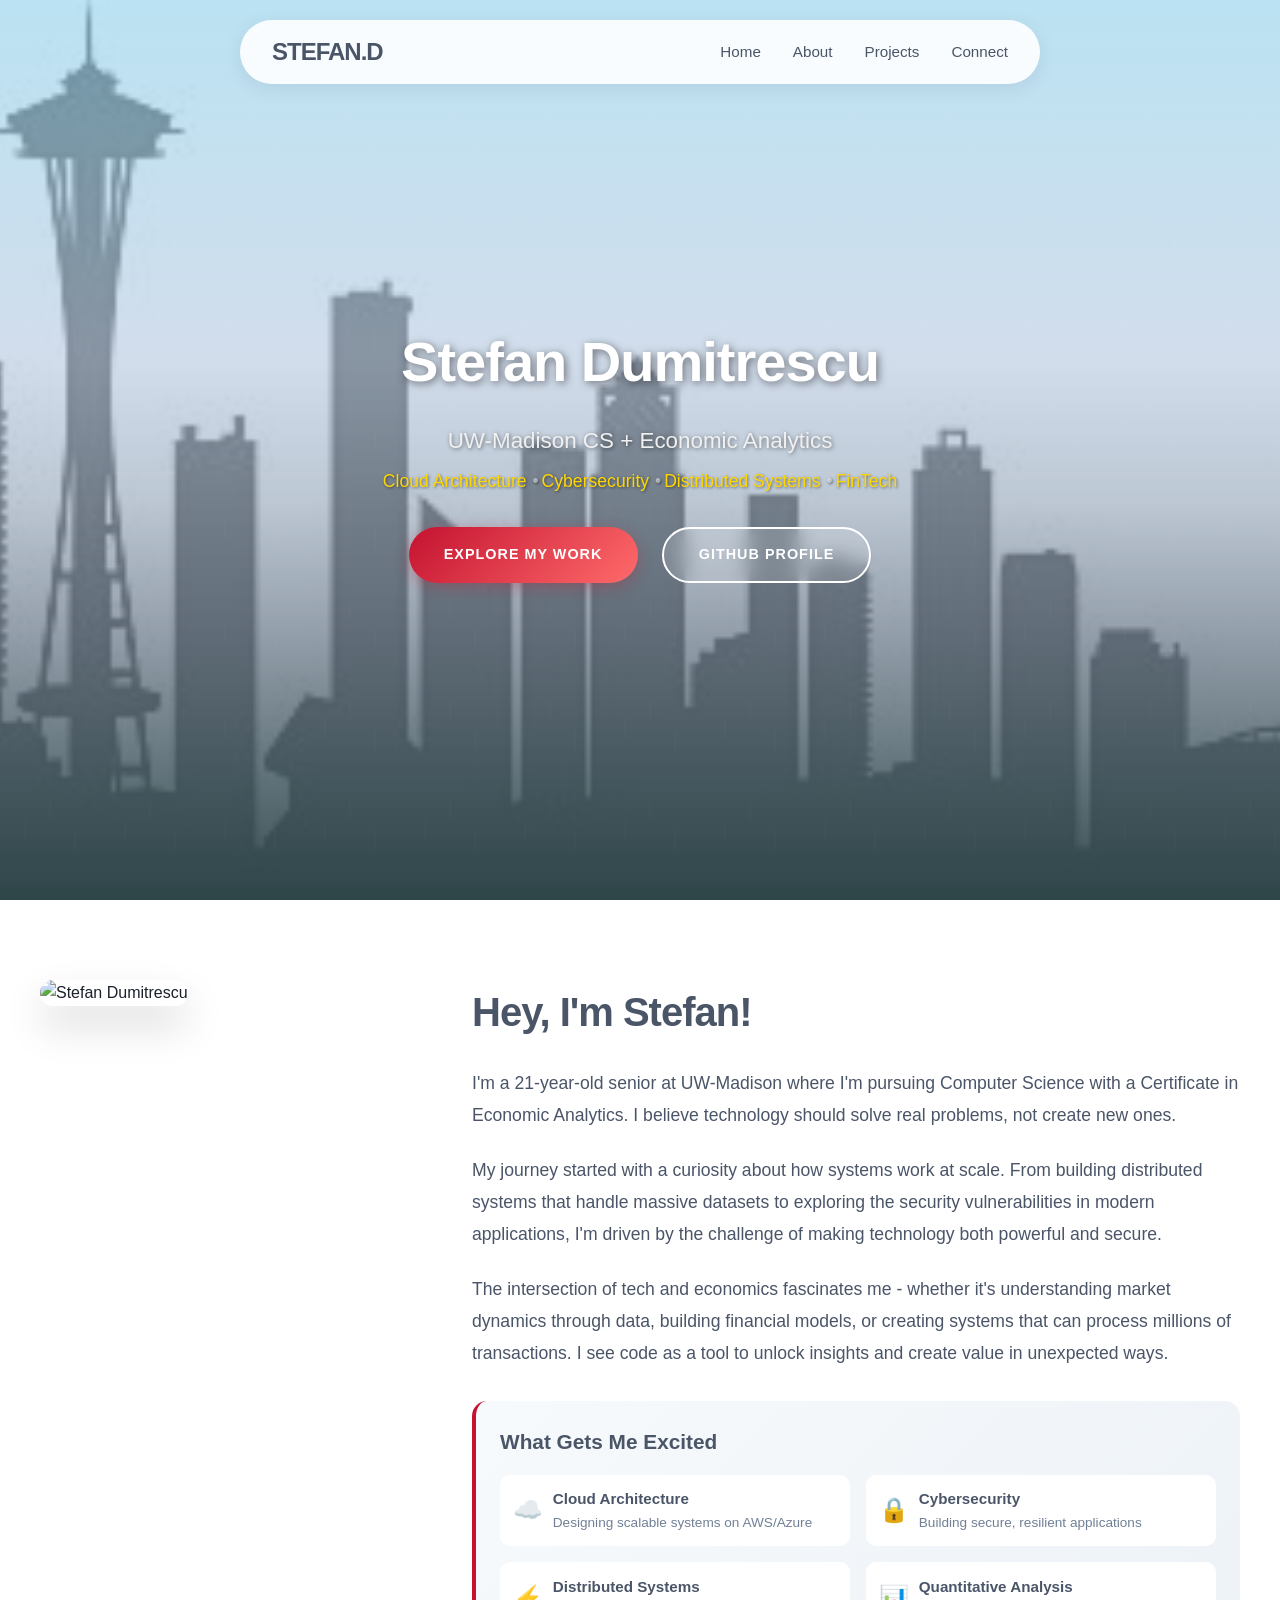
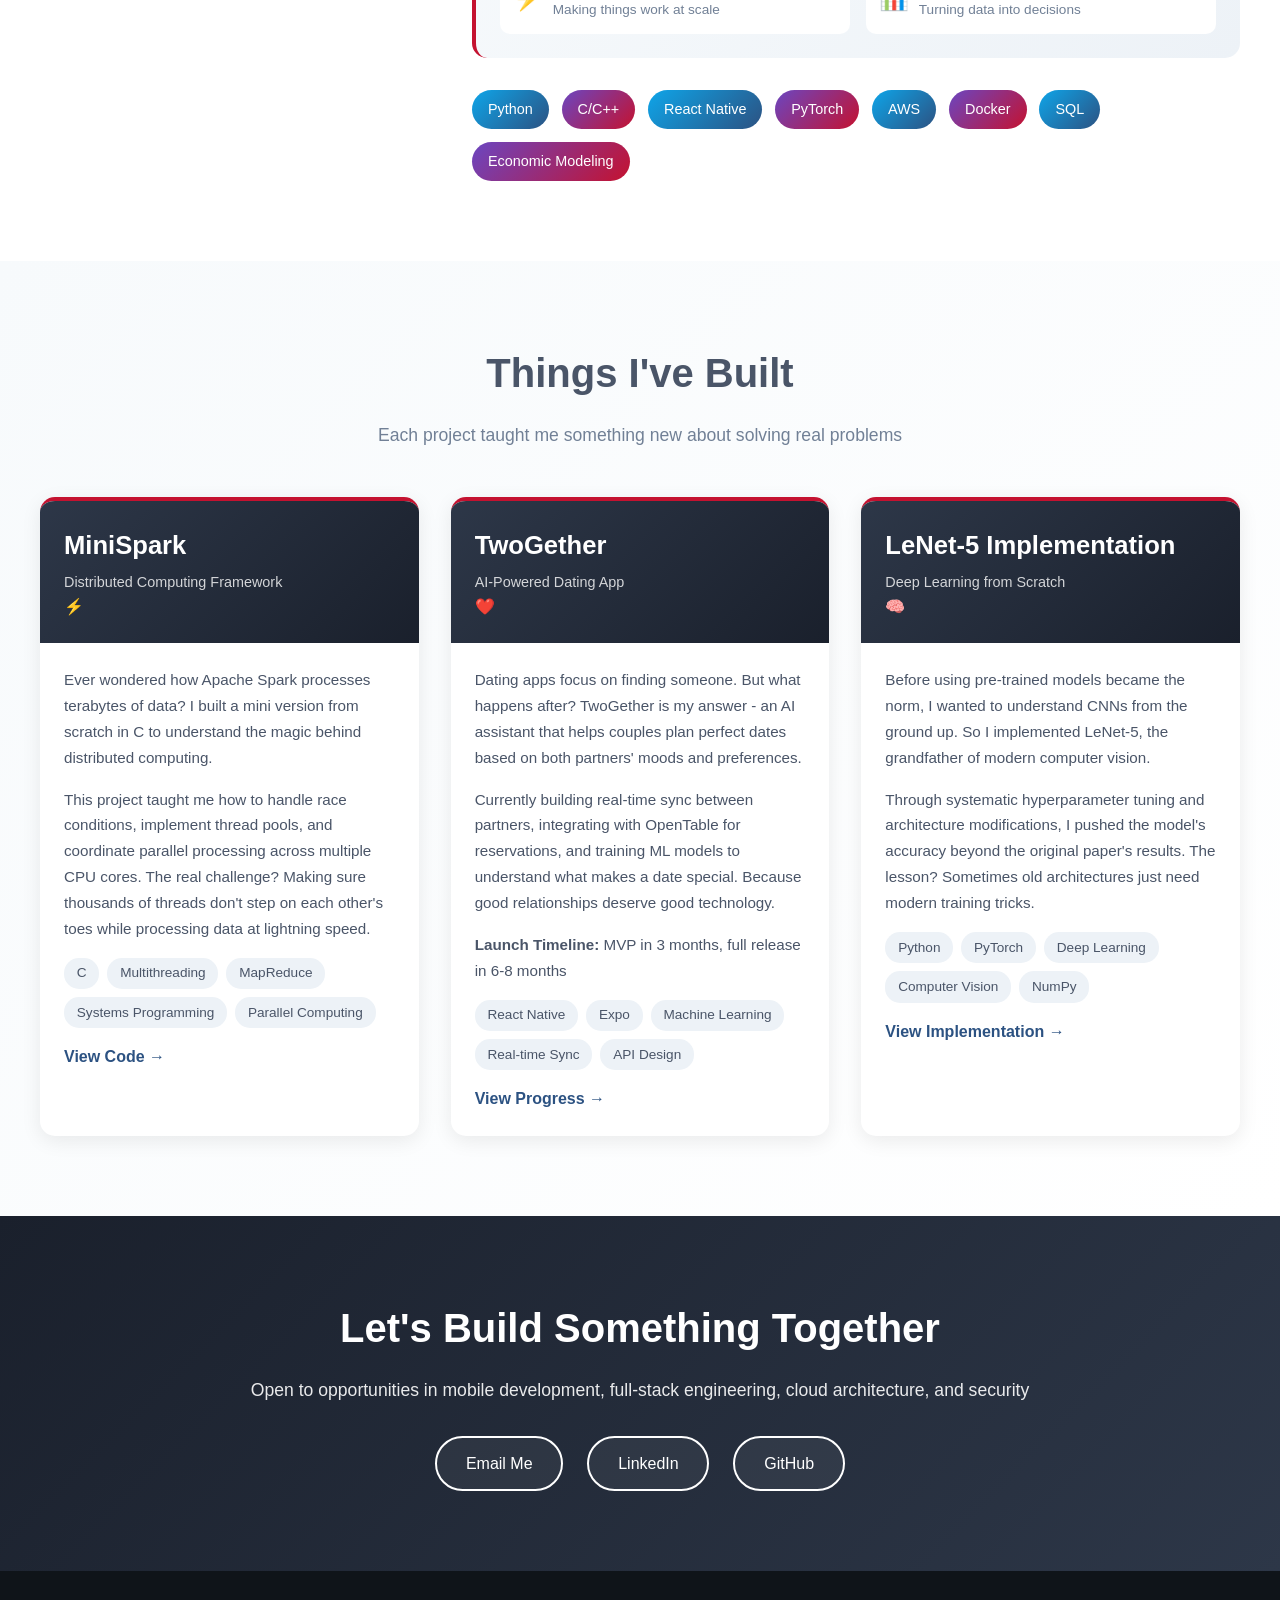
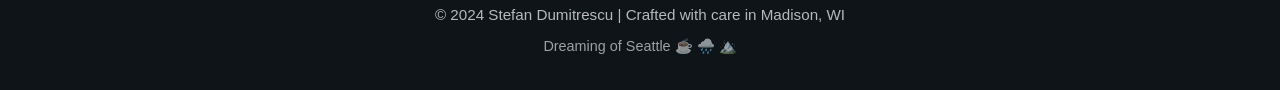
==== commit e066158f: "I think this should fix everything" ====
--- a/index.html
+++ b/index.html
@@ -35,19 +35,12 @@
     </div>
   </nav>
 
-  <!-- Hero Section with Full Seattle Experience -->
   <section id="home" class="hero">
-    <!-- Weather Effects -->
-    <div class="morning-mist"></div>
-    <div class="rain-effect"></div>
-
-    <!-- Seattle Landmarks -->
-    <div class="seattle-skyline">
-      <div class="mount-rainier"></div>
-      <div class="space-needle"></div>
-      <div class="pike-place-sign"></div>
-      <div class="city-buildings"></div>
-    </div>
+    <!-- Seattle Skyline Background -->
+    <div class="seattle-skyline-bg"></div>
+
+    <!-- Simple Rain Effect -->
+    <div class="rain-overlay"></div>
 
     <!-- Hero Content -->
     <div class="hero-content">
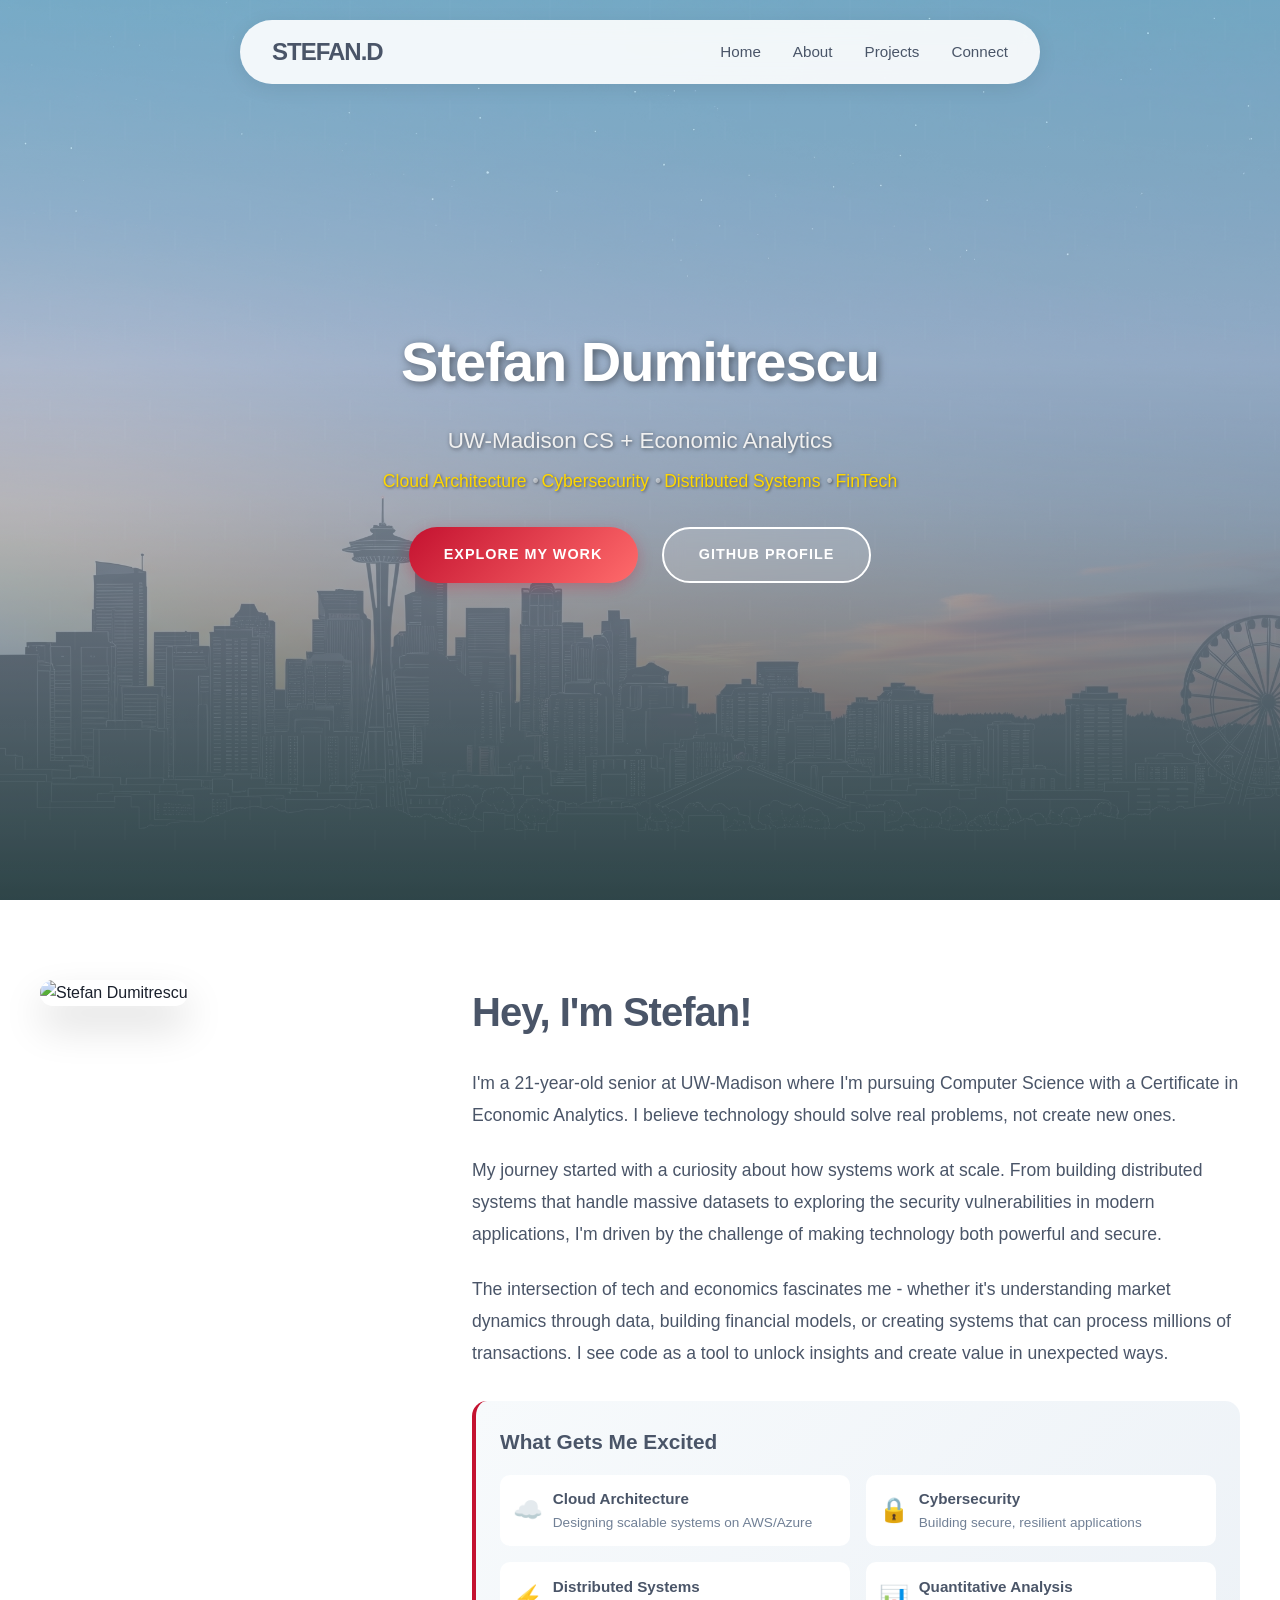
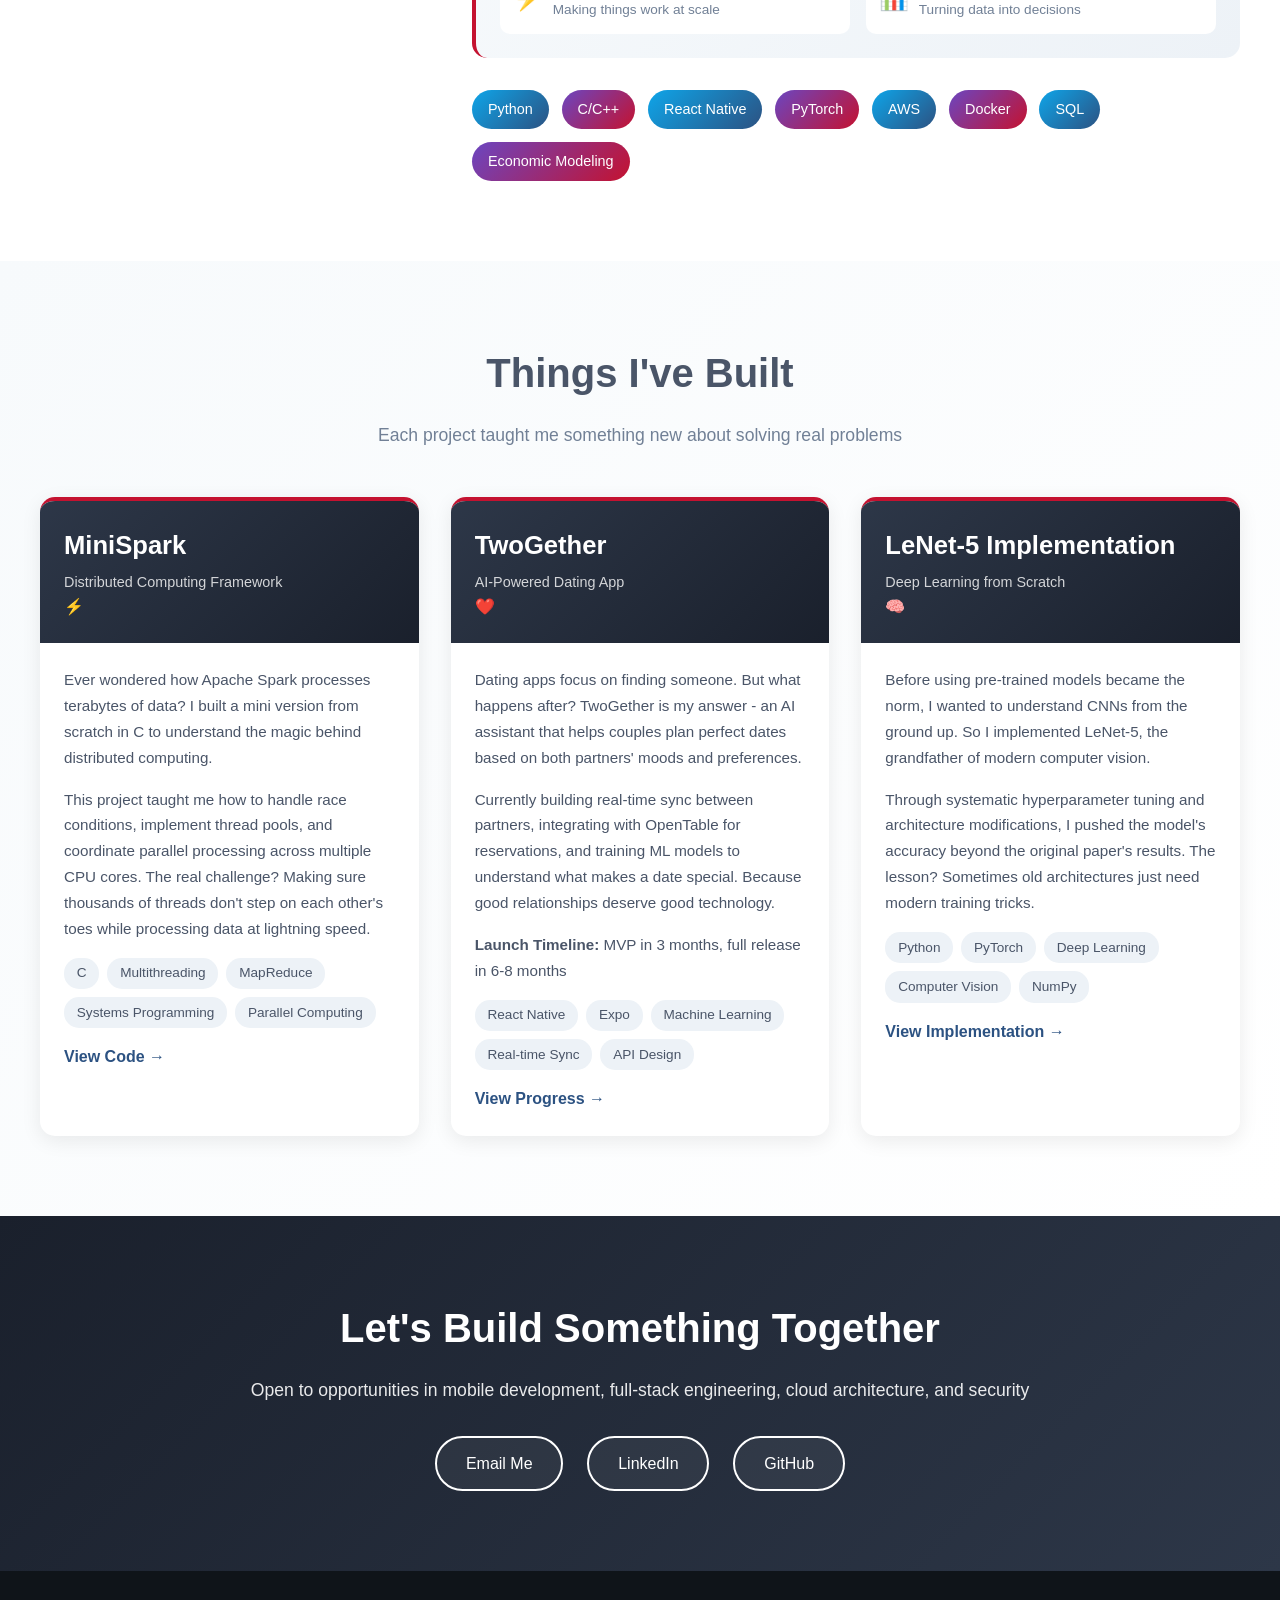
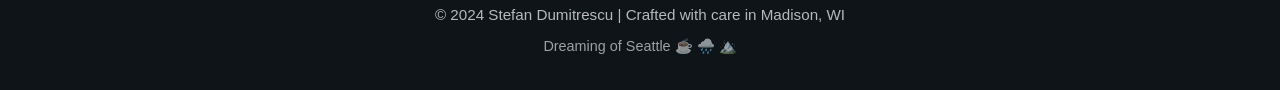
==== commit f220ce2f: "Fixed typo on link" ====
--- a/index.html
+++ b/index.html
@@ -244,7 +244,7 @@
               <span class="tech">NumPy</span>
             </div>
             <div class="project-links">
-              <a href="https://github.com/stefandumitresc/lenet5" target="_blank" class="project-link">
+              <a href="https://github.com/stefandumitresc/LeNet" target="_blank" class="project-link">
                 View Implementation →
               </a>
             </div>
